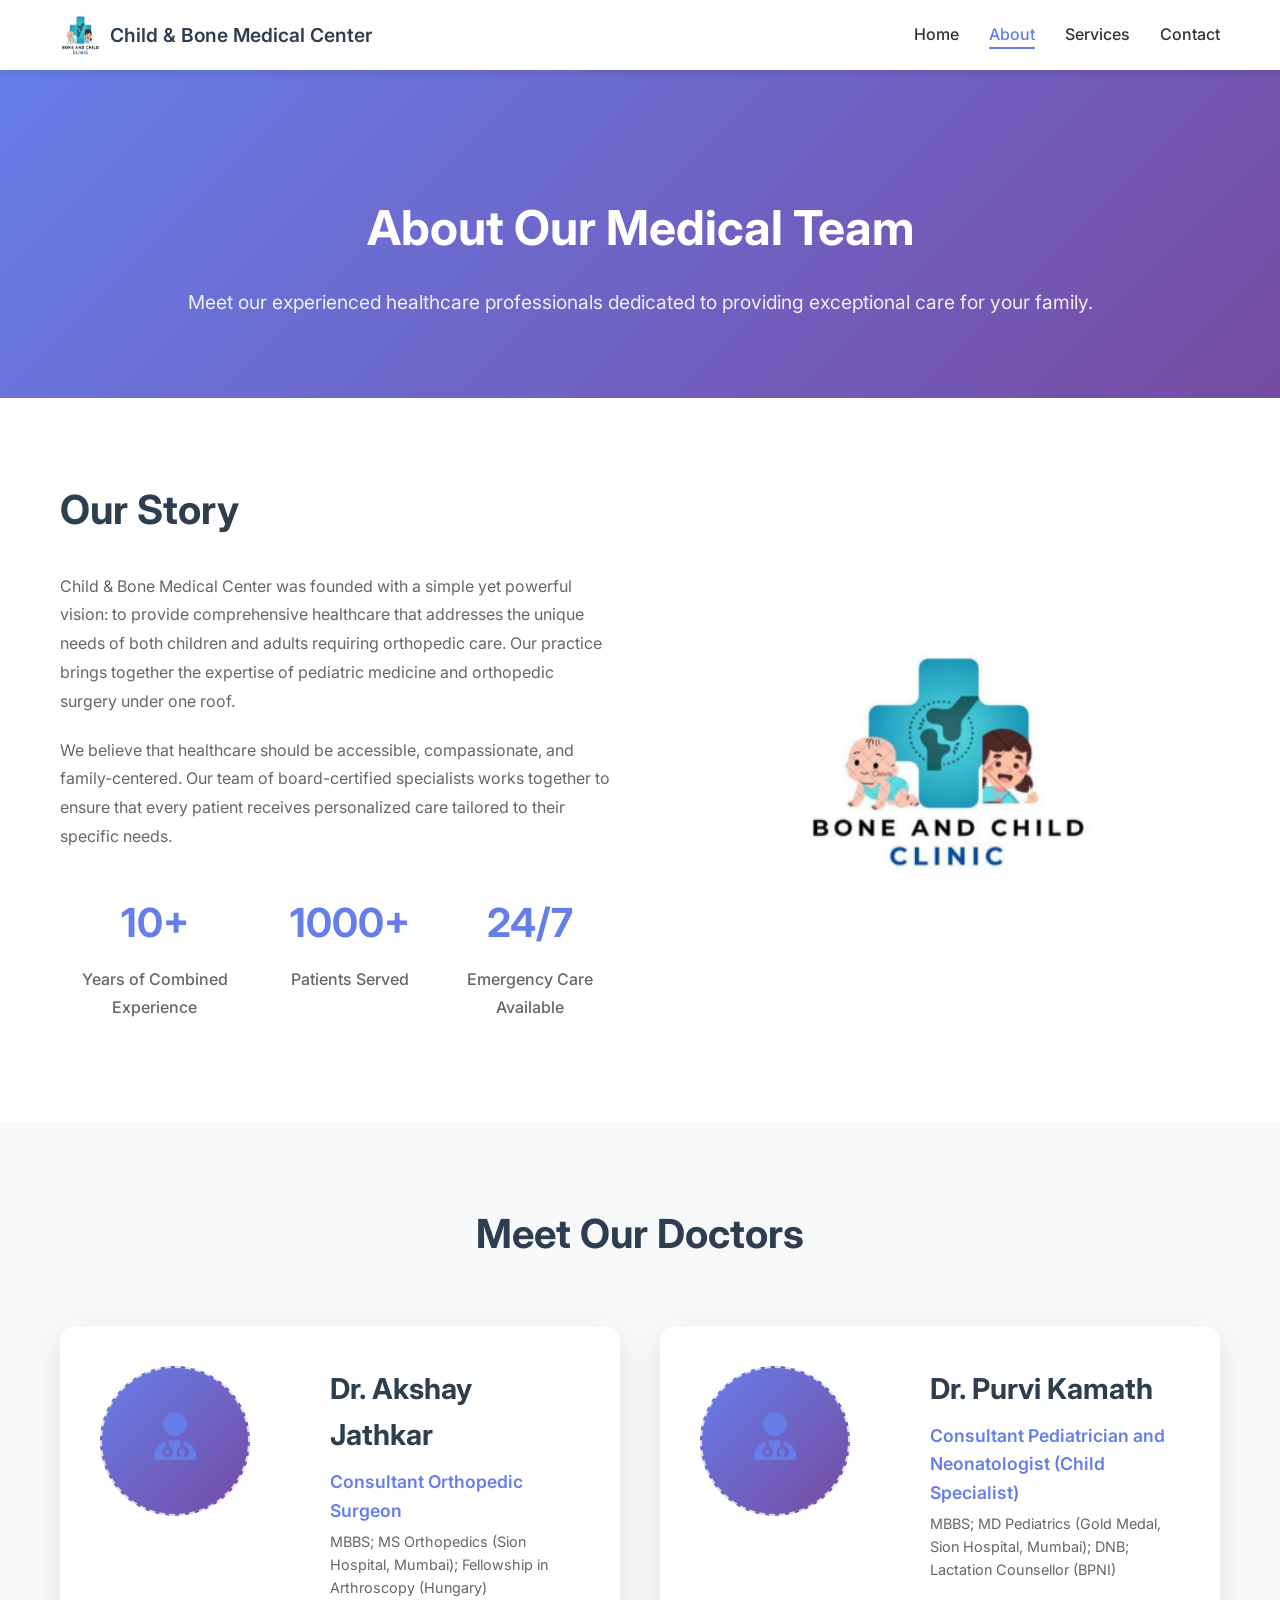
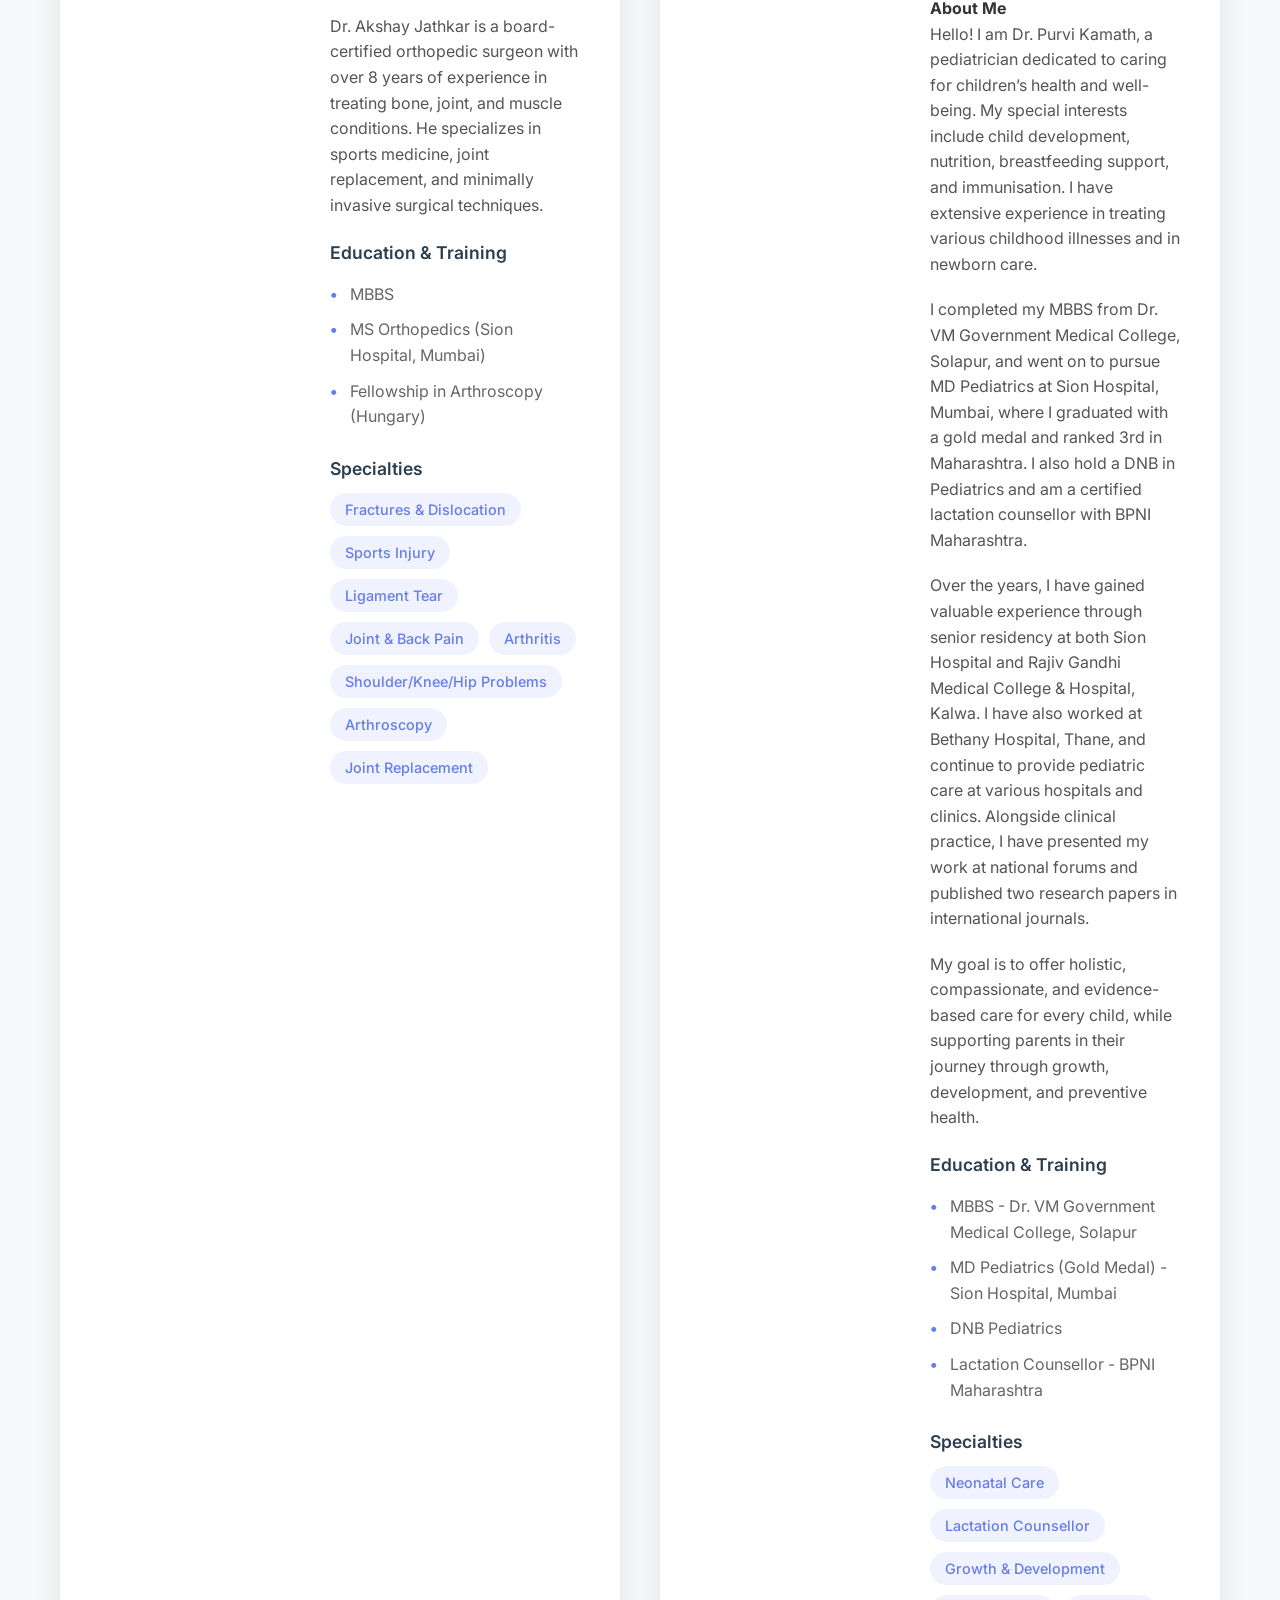
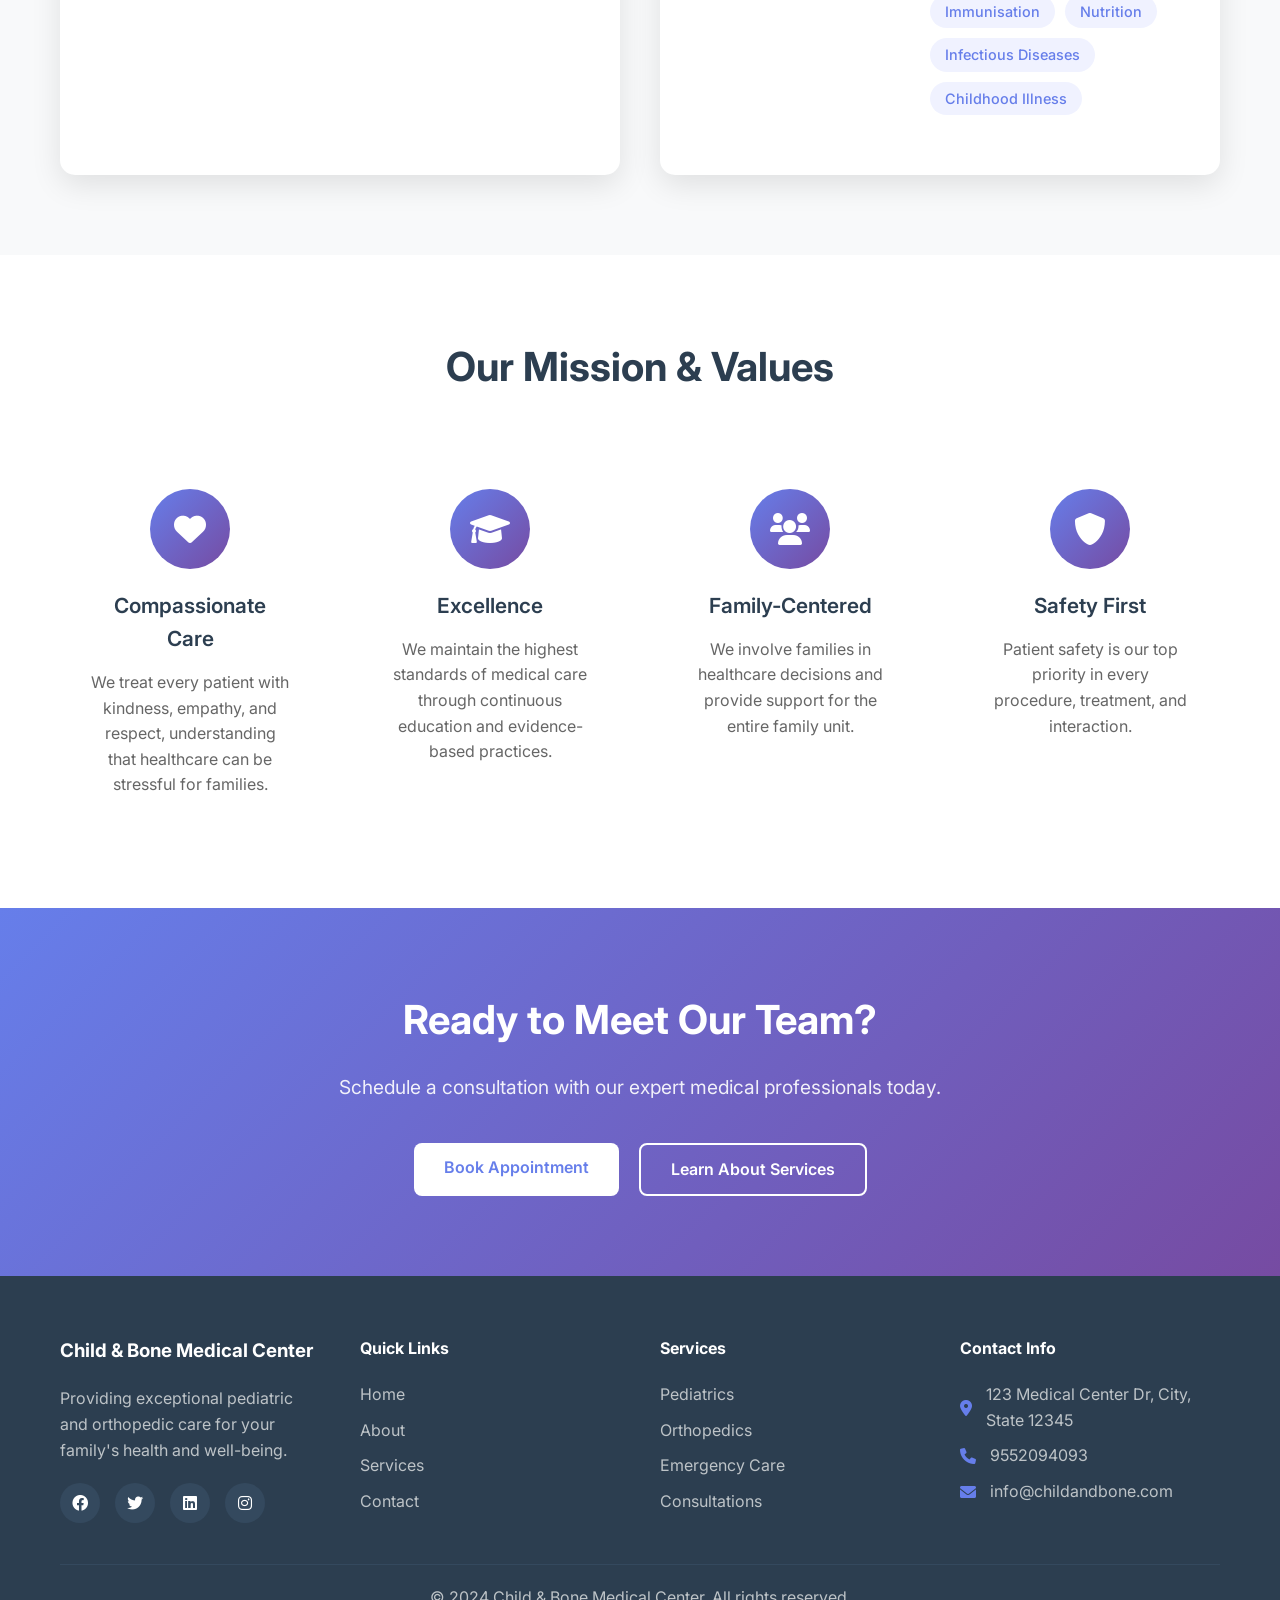
==== about.html @ 3c17c8f6 "Initial website" ====
<!DOCTYPE html>
<html lang="en">
<head>
    <meta charset="UTF-8">
    <meta name="viewport" content="width=device-width, initial-scale=1.0">
    <title>About Us - Child & Bone Medical Center</title>
    <link rel="stylesheet" href="styles.css">
    <link rel="icon" href="logo.png">
    <link href="https://fonts.googleapis.com/css2?family=Inter:wght@300;400;500;600;700&display=swap" rel="stylesheet">
    <link rel="stylesheet" href="https://cdnjs.cloudflare.com/ajax/libs/font-awesome/6.0.0/css/all.min.css">
</head>
<body>
    <!-- Navigation -->
    <nav class="navbar">
        <div class="nav-container">
            <div class="nav-logo">
                <img src="logo.png" alt="Child & Bone Medical Center" class="logo" onerror="this.onerror=null;this.src='logo-placeholder.png';">
                <span class="logo-text">Child & Bone Medical Center</span>
            </div>
            <ul class="nav-menu">
                <li class="nav-item">
                    <a href="index.html" class="nav-link">Home</a>
                </li>
                <li class="nav-item">
                    <a href="about.html" class="nav-link active">About</a>
                </li>
                <li class="nav-item">
                    <a href="services.html" class="nav-link">Services</a>
                </li>
                <li class="nav-item">
                    <a href="contact.html" class="nav-link">Contact</a>
                </li>
            </ul>
            <div class="hamburger">
                <span class="bar"></span>
                <span class="bar"></span>
                <span class="bar"></span>
            </div>
        </div>
    </nav>

    <!-- About Hero Section -->
    <section class="about-hero">
        <div class="container">
            <div class="about-hero-content">
                <h1>About Our Medical Team</h1>
                <p>Meet our experienced healthcare professionals dedicated to providing exceptional care for your family.</p>
            </div>
        </div>
    </section>

    <!-- Our Story Section -->
    <section class="our-story">
        <div class="container">
            <div class="story-content">
                <div class="story-text">
                    <h2>Our Story</h2>
                    <p>Child & Bone Medical Center was founded with a simple yet powerful vision: to provide comprehensive healthcare that addresses the unique needs of both children and adults requiring orthopedic care. Our practice brings together the expertise of pediatric medicine and orthopedic surgery under one roof.</p>
                    <p>We believe that healthcare should be accessible, compassionate, and family-centered. Our team of board-certified specialists works together to ensure that every patient receives personalized care tailored to their specific needs.</p>
                    <div class="story-stats">
                        <div class="stat">
                            <h3>10+</h3>
                            <p>Years of Combined Experience</p>
                        </div>
                        <div class="stat">
                            <h3>1000+</h3>
                            <p>Patients Served</p>
                        </div>
                        <div class="stat">
                            <h3>24/7</h3>
                            <p>Emergency Care Available</p>
                        </div>
                    </div>
                </div>
                <div class="story-image">
                    <img src="logo.png" alt="Medical Center Logo" class="story-logo" onerror="this.onerror=null;this.src='logo-placeholder.png';">
                </div>
            </div>
        </div>
    </section>

    <!-- Doctors Section -->
    <section class="doctors">
        <div class="container">
            <h2 class="section-title">Meet Our Doctors</h2>
            <div class="doctors-grid">
                <div class="doctor-card">
                    <div class="doctor-image">
                        <div class="image-placeholder">
                            <i class="fas fa-user-md"></i>
                        </div>
                    </div>
                    <div class="doctor-info">
                        <h3>Dr. Akshay Jathkar</h3>
                        <p class="specialty">Consultant Orthopedic Surgeon</p>
                        <p class="credentials">MBBS; MS Orthopedics (Sion Hospital, Mumbai); Fellowship in Arthroscopy (Hungary)</p>
                        <p class="bio">Dr. Akshay Jathkar is a board-certified orthopedic surgeon with over 8 years of experience in treating bone, joint, and muscle conditions. He specializes in sports medicine, joint replacement, and minimally invasive surgical techniques.</p>
                        <div class="doctor-credentials">
                            <h4>Education & Training</h4>
                            <ul>
                                <li>MBBS</li>
                                <li>MS Orthopedics (Sion Hospital, Mumbai)</li>
                                <li>Fellowship in Arthroscopy (Hungary)</li>
                            </ul>
                        </div>
                        <div class="doctor-specialties">
                            <h4>Specialties</h4>
                            <div class="specialty-tags">
                                <span class="tag">Fractures & Dislocation</span>
                                <span class="tag">Sports Injury</span>
                                <span class="tag">Ligament Tear</span>
                                <span class="tag">Joint & Back Pain</span>
                                <span class="tag">Arthritis</span>
                                <span class="tag">Shoulder/Knee/Hip Problems</span>
                                <span class="tag">Arthroscopy</span>
                                <span class="tag">Joint Replacement</span>
                            </div>
                        </div>
                    </div>
                </div>

                <div class="doctor-card">
                    <div class="doctor-image">
                        <div class="image-placeholder">
                            <i class="fas fa-user-md"></i>
                        </div>
                    </div>
                    <div class="doctor-info">
                        <h3>Dr. Purvi Kamath</h3>
                        <p class="specialty">Consultant Pediatrician and Neonatologist (Child Specialist)</p>
                        <p class="credentials">MBBS; MD Pediatrics (Gold Medal, Sion Hospital, Mumbai); DNB; Lactation Counsellor (BPNI)</p>
                        <h4>About Me</h4>
                        <p class="bio">Hello! I am Dr. Purvi Kamath, a pediatrician dedicated to caring for children’s health and well-being. My special interests include child development, nutrition, breastfeeding support, and immunisation. I have extensive experience in treating various childhood illnesses and in newborn care.</p>
                        <p class="bio">I completed my MBBS from Dr. VM Government Medical College, Solapur, and went on to pursue MD Pediatrics at Sion Hospital, Mumbai, where I graduated with a gold medal and ranked 3rd in Maharashtra. I also hold a DNB in Pediatrics and am a certified lactation counsellor with BPNI Maharashtra.</p>
                        <p class="bio">Over the years, I have gained valuable experience through senior residency at both Sion Hospital and Rajiv Gandhi Medical College & Hospital, Kalwa. I have also worked at Bethany Hospital, Thane, and continue to provide pediatric care at various hospitals and clinics. Alongside clinical practice, I have presented my work at national forums and published two research papers in international journals.</p>
                        <p class="bio">My goal is to offer holistic, compassionate, and evidence-based care for every child, while supporting parents in their journey through growth, development, and preventive health.</p>
                        <div class="doctor-credentials">
                            <h4>Education & Training</h4>
                            <ul>
                                <li>MBBS - Dr. VM Government Medical College, Solapur</li>
                                <li>MD Pediatrics (Gold Medal) - Sion Hospital, Mumbai</li>
                                <li>DNB Pediatrics</li>
                                <li>Lactation Counsellor - BPNI Maharashtra</li>
                            </ul>
                        </div>
                        <div class="doctor-specialties">
                            <h4>Specialties</h4>
                            <div class="specialty-tags">
                                <span class="tag">Neonatal Care</span>
                                <span class="tag">Lactation Counsellor</span>
                                <span class="tag">Growth & Development</span>
                                <span class="tag">Immunisation</span>
                                <span class="tag">Nutrition</span>
                                <span class="tag">Infectious Diseases</span>
                                <span class="tag">Childhood Illness</span>
                            </div>
                        </div>
                    </div>
                </div>
            </div>
        </div>
    </section>

    <!-- Mission & Values Section -->
    <section class="mission-values">
        <div class="container">
            <div class="mission-content">
                <div class="mission-text">
                    <h2>Our Mission & Values</h2>
                    <div class="values-grid">
                        <div class="value-item">
                            <div class="value-icon">
                                <i class="fas fa-heart"></i>
                            </div>
                            <h3>Compassionate Care</h3>
                            <p>We treat every patient with kindness, empathy, and respect, understanding that healthcare can be stressful for families.</p>
                        </div>
                        <div class="value-item">
                            <div class="value-icon">
                                <i class="fas fa-graduation-cap"></i>
                            </div>
                            <h3>Excellence</h3>
                            <p>We maintain the highest standards of medical care through continuous education and evidence-based practices.</p>
                        </div>
                        <div class="value-item">
                            <div class="value-icon">
                                <i class="fas fa-users"></i>
                            </div>
                            <h3>Family-Centered</h3>
                            <p>We involve families in healthcare decisions and provide support for the entire family unit.</p>
                        </div>
                        <div class="value-item">
                            <div class="value-icon">
                                <i class="fas fa-shield-alt"></i>
                            </div>
                            <h3>Safety First</h3>
                            <p>Patient safety is our top priority in every procedure, treatment, and interaction.</p>
                        </div>
                    </div>
                </div>
            </div>
        </div>
    </section>

    <!-- CTA Section -->
    <section class="cta">
        <div class="container">
            <div class="cta-content">
                <h2>Ready to Meet Our Team?</h2>
                <p>Schedule a consultation with our expert medical professionals today.</p>
                <div class="cta-buttons">
                    <a href="contact.html" class="btn btn-primary">Book Appointment</a>
                    <a href="services.html" class="btn btn-outline">Learn About Services</a>
                </div>
            </div>
        </div>
    </section>

    <!-- Footer -->
    <footer class="footer">
        <div class="container">
            <div class="footer-content">
                <div class="footer-section">
                    <h3>Child & Bone Medical Center</h3>
                    <p>Providing exceptional pediatric and orthopedic care for your family's health and well-being.</p>
                    <div class="social-links">
                        <a href="#"><i class="fab fa-facebook"></i></a>
                        <a href="#"><i class="fab fa-twitter"></i></a>
                        <a href="#"><i class="fab fa-linkedin"></i></a>
                        <a href="#"><i class="fab fa-instagram"></i></a>
                    </div>
                </div>
                <div class="footer-section">
                    <h4>Quick Links</h4>
                    <ul>
                        <li><a href="index.html">Home</a></li>
                        <li><a href="about.html">About</a></li>
                        <li><a href="services.html">Services</a></li>
                        <li><a href="contact.html">Contact</a></li>
                    </ul>
                </div>
                <div class="footer-section">
                    <h4>Services</h4>
                    <ul>
                        <li><a href="services.html#pediatrics">Pediatrics</a></li>
                        <li><a href="services.html#orthopedics">Orthopedics</a></li>
                        <li><a href="services.html#emergency">Emergency Care</a></li>
                        <li><a href="services.html#consultation">Consultations</a></li>
                    </ul>
                </div>
                <div class="footer-section">
                    <h4>Contact Info</h4>
                    <div class="contact-info">
                        <p><i class="fas fa-map-marker-alt"></i> 123 Medical Center Dr, City, State 12345</p>
                        <p><i class="fas fa-phone"></i> 9552094093</p>
                        <p><i class="fas fa-envelope"></i> info@childandbone.com</p>
                    </div>
                </div>
            </div>
            <div class="footer-bottom">
                <p>&copy; 2024 Child & Bone Medical Center. All rights reserved.</p>
            </div>
        </div>
    </footer>

    <script src="script.js"></script>
</body>
</html>
---- styles.css ----
/* Reset and Base Styles */
* {
    margin: 0;
    padding: 0;
    box-sizing: border-box;
}

body {
    font-family: 'Inter', sans-serif;
    line-height: 1.6;
    color: #333;
    background-color: #fff;
}

.container {
    max-width: 1200px;
    margin: 0 auto;
    padding: 0 20px;
}

/* Navigation */
.navbar {
    background: #fff;
    box-shadow: 0 2px 10px rgba(0,0,0,0.1);
    position: fixed;
    top: 0;
    width: 100%;
    z-index: 1000;
}

.nav-container {
    max-width: 1200px;
    margin: 0 auto;
    padding: 0 20px;
    display: flex;
    justify-content: space-between;
    align-items: center;
    height: 70px;
}

.nav-logo {
    display: flex;
    align-items: center;
    gap: 10px;
}

.logo {
    width: 40px;
    height: 40px;
    background: linear-gradient(135deg, #667eea 0%, #764ba2 100%);
    border-radius: 8px;
    display: flex;
    align-items: center;
    justify-content: center;
    color: white;
    font-weight: bold;
}

.logo-text {
    font-size: 1.2rem;
    font-weight: 600;
    color: #2c3e50;
}

.nav-menu {
    display: flex;
    list-style: none;
    gap: 30px;
}

.nav-link {
    text-decoration: none;
    color: #333;
    font-weight: 500;
    transition: color 0.3s ease;
    position: relative;
}

.nav-link:hover,
.nav-link.active {
    color: #667eea;
}

.nav-link::after {
    content: '';
    position: absolute;
    bottom: -5px;
    left: 0;
    width: 0;
    height: 2px;
    background: #667eea;
    transition: width 0.3s ease;
}

.nav-link:hover::after,
.nav-link.active::after {
    width: 100%;
}

.hamburger {
    display: none;
    flex-direction: column;
    cursor: pointer;
}

.bar {
    width: 25px;
    height: 3px;
    background: #333;
    margin: 3px 0;
    transition: 0.3s;
}

/* Hero Section */
.hero {
    background: linear-gradient(135deg, #667eea 0%, #764ba2 100%);
    color: white;
    padding: 120px 0 80px;
    margin-top: 70px;
}

.hero-container {
    max-width: 1200px;
    margin: 0 auto;
    padding: 0 20px;
    display: grid;
    grid-template-columns: 1fr 1fr;
    gap: 60px;
    align-items: center;
}

.hero-title {
    font-size: 3rem;
    font-weight: 700;
    margin-bottom: 20px;
    line-height: 1.2;
}

.hero-subtitle {
    font-size: 1.2rem;
    margin-bottom: 30px;
    opacity: 0.9;
}

.hero-buttons {
    display: flex;
    gap: 20px;
}

.btn {
    padding: 12px 30px;
    border-radius: 8px;
    text-decoration: none;
    font-weight: 600;
    transition: all 0.3s ease;
    display: inline-block;
    text-align: center;
}

.btn-primary {
    background: #fff;
    color: #667eea;
}

.btn-primary:hover {
    background: #f8f9fa;
    transform: translateY(-2px);
}

.btn-secondary {
    background: transparent;
    color: #fff;
    border: 2px solid #fff;
}

.btn-secondary:hover {
    background: #fff;
    color: #667eea;
}

.hero-image {
    display: flex;
    justify-content: center;
    align-items: center;
}

.hero-placeholder {
    background: rgba(255,255,255,0.1);
    border: 2px dashed rgba(255,255,255,0.3);
    border-radius: 20px;
    padding: 60px;
    text-align: center;
    color: rgba(255,255,255,0.8);
}

.hero-placeholder i {
    font-size: 4rem;
    margin-bottom: 20px;
    display: block;
}

/* Specialties Section */
.specialties {
    padding: 80px 0;
    background: #f8f9fa;
}

.section-title {
    text-align: center;
    font-size: 2.5rem;
    font-weight: 700;
    margin-bottom: 60px;
    color: #2c3e50;
}

.specialties-grid {
    display: grid;
    grid-template-columns: repeat(auto-fit, minmax(400px, 1fr));
    gap: 40px;
}

.specialty-card {
    background: #fff;
    padding: 40px;
    border-radius: 15px;
    box-shadow: 0 10px 30px rgba(0,0,0,0.1);
    text-align: center;
    transition: transform 0.3s ease;
}

.specialty-card:hover {
    transform: translateY(-10px);
}

.specialty-icon {
    width: 80px;
    height: 80px;
    background: linear-gradient(135deg, #667eea 0%, #764ba2 100%);
    border-radius: 50%;
    display: flex;
    align-items: center;
    justify-content: center;
    margin: 0 auto 20px;
    color: white;
    font-size: 2rem;
}

.specialty-card h3 {
    font-size: 1.5rem;
    font-weight: 600;
    margin-bottom: 15px;
    color: #2c3e50;
}

.specialty-card p {
    color: #666;
    margin-bottom: 20px;
    line-height: 1.6;
}

.specialty-features {
    list-style: none;
    text-align: left;
}

.specialty-features li {
    padding: 8px 0;
    color: #555;
    position: relative;
    padding-left: 25px;
}

.specialty-features li::before {
    content: '✓';
    position: absolute;
    left: 0;
    color: #667eea;
    font-weight: bold;
}

/* Why Choose Us Section */
.why-choose-us {
    padding: 80px 0;
    background: #fff;
}

.features-grid {
    display: grid;
    grid-template-columns: repeat(auto-fit, minmax(250px, 1fr));
    gap: 40px;
}

.feature-card {
    text-align: center;
    padding: 30px;
}

.feature-icon {
    width: 60px;
    height: 60px;
    background: linear-gradient(135deg, #667eea 0%, #764ba2 100%);
    border-radius: 50%;
    display: flex;
    align-items: center;
    justify-content: center;
    margin: 0 auto 20px;
    color: white;
    font-size: 1.5rem;
}

.feature-card h3 {
    font-size: 1.3rem;
    font-weight: 600;
    margin-bottom: 15px;
    color: #2c3e50;
}

.feature-card p {
    color: #666;
    line-height: 1.6;
}

/* CTA Section */
.cta {
    background: linear-gradient(135deg, #667eea 0%, #764ba2 100%);
    color: white;
    padding: 80px 0;
    text-align: center;
}

.cta-content h2 {
    font-size: 2.5rem;
    font-weight: 700;
    margin-bottom: 20px;
}

.cta-content p {
    font-size: 1.2rem;
    margin-bottom: 40px;
    opacity: 0.9;
}

.cta-buttons {
    display: flex;
    gap: 20px;
    justify-content: center;
    flex-wrap: wrap;
}

.btn-outline {
    background: transparent;
    color: #fff;
    border: 2px solid #fff;
}

.btn-outline:hover {
    background: #fff;
    color: #667eea;
}

/* Footer */
.footer {
    background: #2c3e50;
    color: #fff;
    padding: 60px 0 20px;
}

.footer-content {
    display: grid;
    grid-template-columns: repeat(auto-fit, minmax(250px, 1fr));
    gap: 40px;
    margin-bottom: 40px;
}

.footer-section h3,
.footer-section h4 {
    margin-bottom: 20px;
    color: #fff;
}

.footer-section p {
    color: #bdc3c7;
    line-height: 1.6;
    margin-bottom: 20px;
}

.footer-section ul {
    list-style: none;
}

.footer-section ul li {
    margin-bottom: 10px;
}

.footer-section ul li a {
    color: #bdc3c7;
    text-decoration: none;
    transition: color 0.3s ease;
}

.footer-section ul li a:hover {
    color: #667eea;
}

.social-links {
    display: flex;
    gap: 15px;
    margin-top: 20px;
}

.social-links a {
    width: 40px;
    height: 40px;
    background: #34495e;
    border-radius: 50%;
    display: flex;
    align-items: center;
    justify-content: center;
    color: #fff;
    text-decoration: none;
    transition: all 0.3s ease;
}

.social-links a:hover {
    background: #667eea;
    transform: translateY(-3px);
}

.contact-info p {
    display: flex;
    align-items: center;
    gap: 10px;
    margin-bottom: 10px;
}

.contact-info i {
    color: #667eea;
    width: 20px;
}

.footer-bottom {
    border-top: 1px solid #34495e;
    padding-top: 20px;
    text-align: center;
    color: #bdc3c7;
}

/* Responsive Design */
@media (max-width: 768px) {
    .hamburger {
        display: flex;
    }
    
    .nav-menu {
        position: fixed;
        left: -100%;
        top: 70px;
        flex-direction: column;
        background-color: #fff;
        width: 100%;
        text-align: center;
        transition: 0.3s;
        box-shadow: 0 10px 27px rgba(0,0,0,0.05);
        padding: 20px 0;
    }
    
    .nav-menu.active {
        left: 0;
    }
    
    .hero-container {
        grid-template-columns: 1fr;
        text-align: center;
    }
    
    .hero-title {
        font-size: 2rem;
    }
    
    .hero-buttons {
        justify-content: center;
        flex-wrap: wrap;
    }
    
    .specialties-grid {
        grid-template-columns: 1fr;
    }
    
    .features-grid {
        grid-template-columns: 1fr;
    }
    
    .cta-buttons {
        flex-direction: column;
        align-items: center;
    }
    
    .footer-content {
        grid-template-columns: 1fr;
        text-align: center;
    }
}

/* About Page Styles */
.about-hero {
    background: linear-gradient(135deg, #667eea 0%, #764ba2 100%);
    color: white;
    padding: 120px 0 80px;
    margin-top: 70px;
    text-align: center;
}

.about-hero-content h1 {
    font-size: 3rem;
    font-weight: 700;
    margin-bottom: 20px;
}

.about-hero-content p {
    font-size: 1.2rem;
    opacity: 0.9;
}

.our-story {
    padding: 80px 0;
    background: #fff;
}

.story-content {
    display: grid;
    grid-template-columns: 1fr 1fr;
    gap: 60px;
    align-items: center;
}

.story-text h2 {
    font-size: 2.5rem;
    font-weight: 700;
    margin-bottom: 30px;
    color: #2c3e50;
}

.story-text p {
    color: #666;
    line-height: 1.8;
    margin-bottom: 20px;
}

.story-stats {
    display: flex;
    gap: 40px;
    margin-top: 40px;
}

.stat {
    text-align: center;
}

.stat h3 {
    font-size: 2.5rem;
    font-weight: 700;
    color: #667eea;
    margin-bottom: 10px;
}

.stat p {
    color: #666;
    font-weight: 500;
}

.story-image {
    display: flex;
    justify-content: center;
}

.story-logo {
    max-width: 300px;
    width: 100%;
    height: auto;
    border-radius: 12px;
}

.image-placeholder {
    background: #f8f9fa;
    border: 2px dashed #ddd;
    border-radius: 15px;
    padding: 60px;
    text-align: center;
    color: #666;
    width: 100%;
    max-width: 400px;
}

.image-placeholder i {
    font-size: 4rem;
    margin-bottom: 20px;
    display: block;
    color: #667eea;
}

.doctors {
    padding: 80px 0;
    background: #f8f9fa;
}

.doctors-grid {
    display: grid;
    grid-template-columns: repeat(auto-fit, minmax(500px, 1fr));
    gap: 40px;
}

.doctor-card {
    background: #fff;
    border-radius: 15px;
    padding: 40px;
    box-shadow: 0 10px 30px rgba(0,0,0,0.1);
    display: grid;
    grid-template-columns: 200px 1fr;
    gap: 30px;
    align-items: start;
}

.doctor-image {
    text-align: center;
}

.doctor-image .image-placeholder {
    width: 150px;
    height: 150px;
    border-radius: 50%;
    padding: 40px;
    background: linear-gradient(135deg, #667eea 0%, #764ba2 100%);
    color: white;
    display: flex;
    flex-direction: column;
    align-items: center;
    justify-content: center;
}

.doctor-image .image-placeholder i {
    font-size: 3rem;
    margin-bottom: 10px;
}

.doctor-info h3 {
    font-size: 1.8rem;
    font-weight: 700;
    color: #2c3e50;
    margin-bottom: 10px;
}

.specialty {
    color: #667eea;
    font-weight: 600;
    font-size: 1.1rem;
    margin-bottom: 5px;
}

.credentials {
    color: #666;
    font-size: 0.9rem;
    margin-bottom: 15px;
}

.bio {
    color: #555;
    line-height: 1.6;
    margin-bottom: 20px;
}

.doctor-credentials,
.doctor-specialties {
    margin-bottom: 20px;
}

.doctor-credentials h4,
.doctor-specialties h4 {
    font-size: 1.1rem;
    font-weight: 600;
    color: #2c3e50;
    margin-bottom: 10px;
}

.doctor-credentials ul {
    list-style: none;
    padding: 0;
}

.doctor-credentials li {
    padding: 5px 0;
    color: #666;
    position: relative;
    padding-left: 20px;
}

.doctor-credentials li::before {
    content: '•';
    position: absolute;
    left: 0;
    color: #667eea;
    font-weight: bold;
}

.specialty-tags {
    display: flex;
    flex-wrap: wrap;
    gap: 10px;
}

.tag {
    background: #f0f2ff;
    color: #667eea;
    padding: 5px 15px;
    border-radius: 20px;
    font-size: 0.9rem;
    font-weight: 500;
}

.mission-values {
    padding: 80px 0;
    background: #fff;
}

.mission-content h2 {
    font-size: 2.5rem;
    font-weight: 700;
    text-align: center;
    margin-bottom: 60px;
    color: #2c3e50;
}

.values-grid {
    display: grid;
    grid-template-columns: repeat(auto-fit, minmax(250px, 1fr));
    gap: 40px;
}

.value-item {
    text-align: center;
    padding: 30px;
}

.value-icon {
    width: 80px;
    height: 80px;
    background: linear-gradient(135deg, #667eea 0%, #764ba2 100%);
    border-radius: 50%;
    display: flex;
    align-items: center;
    justify-content: center;
    margin: 0 auto 20px;
    color: white;
    font-size: 2rem;
}

.value-item h3 {
    font-size: 1.3rem;
    font-weight: 600;
    margin-bottom: 15px;
    color: #2c3e50;
}

.value-item p {
    color: #666;
    line-height: 1.6;
}

/* Contact Page Styles */
.contact-hero {
    background: linear-gradient(135deg, #667eea 0%, #764ba2 100%);
    color: white;
    padding: 120px 0 80px;
    margin-top: 70px;
    text-align: center;
}

.contact-hero-content h1 {
    font-size: 3rem;
    font-weight: 700;
    margin-bottom: 20px;
}

.contact-hero-content p {
    font-size: 1.2rem;
    opacity: 0.9;
}

.contact-info-section {
    padding: 80px 0;
    background: #f8f9fa;
}

.contact-grid {
    display: grid;
    grid-template-columns: repeat(auto-fit, minmax(250px, 1fr));
    gap: 30px;
}

.contact-card {
    background: #fff;
    padding: 40px 30px;
    border-radius: 15px;
    box-shadow: 0 10px 30px rgba(0,0,0,0.1);
    text-align: center;
    transition: transform 0.3s ease;
}

.contact-card:hover {
    transform: translateY(-5px);
}

.contact-icon {
    width: 60px;
    height: 60px;
    background: linear-gradient(135deg, #667eea 0%, #764ba2 100%);
    border-radius: 50%;
    display: flex;
    align-items: center;
    justify-content: center;
    margin: 0 auto 20px;
    color: white;
    font-size: 1.5rem;
}

.contact-card h3 {
    font-size: 1.3rem;
    font-weight: 600;
    margin-bottom: 15px;
    color: #2c3e50;
}

.contact-card p {
    color: #666;
    line-height: 1.6;
    margin-bottom: 20px;
}

.contact-link {
    color: #667eea;
    text-decoration: none;
    font-weight: 600;
    transition: color 0.3s ease;
}

.contact-link:hover {
    color: #764ba2;
}

.contact-form-section {
    padding: 80px 0;
    background: #fff;
}

.contact-form-grid {
    display: grid;
    grid-template-columns: 1fr 1fr;
    gap: 60px;
    align-items: start;
}

.contact-form-container h2 {
    font-size: 2rem;
    font-weight: 700;
    margin-bottom: 15px;
    color: #2c3e50;
}

.contact-form-container p {
    color: #666;
    margin-bottom: 30px;
    line-height: 1.6;
}

.contact-form {
    display: flex;
    flex-direction: column;
    gap: 20px;
}

.form-group {
    display: flex;
    flex-direction: column;
}

.form-group label {
    font-weight: 600;
    color: #2c3e50;
    margin-bottom: 8px;
}

.form-group input,
.form-group select,
.form-group textarea {
    padding: 12px 15px;
    border: 2px solid #e1e5e9;
    border-radius: 8px;
    font-size: 1rem;
    transition: border-color 0.3s ease;
}

.form-group input:focus,
.form-group select:focus,
.form-group textarea:focus {
    outline: none;
    border-color: #667eea;
}

.form-group textarea {
    resize: vertical;
    min-height: 120px;
}

.map-container h2 {
    font-size: 2rem;
    font-weight: 700;
    margin-bottom: 20px;
    color: #2c3e50;
}

.map-placeholder {
    background: #f8f9fa;
    border: 2px dashed #ddd;
    border-radius: 15px;
    padding: 60px;
    text-align: center;
    color: #666;
    margin-bottom: 30px;
}

.map-placeholder i {
    font-size: 3rem;
    margin-bottom: 15px;
    display: block;
    color: #667eea;
}

.map-info h3 {
    font-size: 1.2rem;
    font-weight: 600;
    margin-bottom: 10px;
    color: #2c3e50;
}

.map-info p {
    color: #666;
    line-height: 1.6;
    margin-bottom: 20px;
}

.emergency-section {
    padding: 80px 0;
    background: #fff5f5;
    border-top: 3px solid #e53e3e;
}

.emergency-content {
    display: flex;
    align-items: center;
    gap: 30px;
}

.emergency-icon {
    width: 80px;
    height: 80px;
    background: #e53e3e;
    border-radius: 50%;
    display: flex;
    align-items: center;
    justify-content: center;
    color: white;
    font-size: 2rem;
    flex-shrink: 0;
}

.emergency-text h2 {
    font-size: 2rem;
    font-weight: 700;
    margin-bottom: 15px;
    color: #2c3e50;
}

.emergency-text p {
    color: #666;
    line-height: 1.6;
    margin-bottom: 20px;
}

.emergency-buttons {
    display: flex;
    gap: 15px;
    flex-wrap: wrap;
}

.btn-emergency {
    background: #e53e3e;
    color: white;
    padding: 12px 30px;
    border-radius: 8px;
    text-decoration: none;
    font-weight: 600;
    transition: all 0.3s ease;
    display: inline-block;
}

.btn-emergency:hover {
    background: #c53030;
    transform: translateY(-2px);
}

.faq-section {
    padding: 80px 0;
    background: #f8f9fa;
}

.faq-grid {
    display: grid;
    grid-template-columns: repeat(auto-fit, minmax(350px, 1fr));
    gap: 30px;
}

.faq-item {
    background: #fff;
    padding: 30px;
    border-radius: 15px;
    box-shadow: 0 5px 15px rgba(0,0,0,0.1);
}

.faq-item h3 {
    font-size: 1.2rem;
    font-weight: 600;
    margin-bottom: 15px;
    color: #2c3e50;
    cursor: pointer;
    transition: color 0.3s ease;
}

.faq-item h3:hover {
    color: #667eea;
}

.faq-item p {
    color: #666;
    line-height: 1.6;
}

/* Service Page Additional Styles */
.service-section {
    padding: 80px 0;
}

.service-section:nth-child(even) {
    background: #f8f9fa;
}

.service-header {
    display: flex;
    align-items: center;
    gap: 30px;
    margin-bottom: 60px;
}

.service-icon {
    width: 80px;
    height: 80px;
    background: linear-gradient(135deg, #667eea 0%, #764ba2 100%);
    border-radius: 50%;
    display: flex;
    align-items: center;
    justify-content: center;
    color: white;
    font-size: 2rem;
    flex-shrink: 0;
}

.service-intro h2 {
    font-size: 2.5rem;
    font-weight: 700;
    margin-bottom: 15px;
    color: #2c3e50;
}

.service-intro p {
    color: #666;
    line-height: 1.6;
    font-size: 1.1rem;
}

.services-grid {
    display: grid;
    grid-template-columns: repeat(auto-fit, minmax(300px, 1fr));
    gap: 30px;
}

.service-card {
    background: #fff;
    padding: 30px;
    border-radius: 15px;
    box-shadow: 0 10px 30px rgba(0,0,0,0.1);
    transition: transform 0.3s ease;
}

.service-card:hover {
    transform: translateY(-5px);
}

.service-card-icon {
    width: 60px;
    height: 60px;
    background: linear-gradient(135deg, #667eea 0%, #764ba2 100%);
    border-radius: 50%;
    display: flex;
    align-items: center;
    justify-content: center;
    margin-bottom: 20px;
    color: white;
    font-size: 1.5rem;
}

.service-card h3 {
    font-size: 1.3rem;
    font-weight: 600;
    margin-bottom: 15px;
    color: #2c3e50;
}

.service-card p {
    color: #666;
    line-height: 1.6;
    margin-bottom: 20px;
}

.service-features {
    list-style: none;
    padding: 0;
}

.service-features li {
    padding: 8px 0;
    color: #555;
    position: relative;
    padding-left: 25px;
}

.service-features li::before {
    content: '✓';
    position: absolute;
    left: 0;
    color: #667eea;
    font-weight: bold;
}

.additional-services {
    padding: 80px 0;
    background: #fff;
}

.additional-grid {
    display: grid;
    grid-template-columns: repeat(auto-fit, minmax(250px, 1fr));
    gap: 30px;
}

.additional-card {
    background: #f8f9fa;
    padding: 30px;
    border-radius: 15px;
    text-align: center;
    transition: transform 0.3s ease;
}

.additional-card:hover {
    transform: translateY(-5px);
}

.additional-icon {
    width: 60px;
    height: 60px;
    background: linear-gradient(135deg, #667eea 0%, #764ba2 100%);
    border-radius: 50%;
    display: flex;
    align-items: center;
    justify-content: center;
    margin: 0 auto 20px;
    color: white;
    font-size: 1.5rem;
}

.additional-card h3 {
    font-size: 1.2rem;
    font-weight: 600;
    margin-bottom: 15px;
    color: #2c3e50;
}

.additional-card p {
    color: #666;
    line-height: 1.6;
}

.insurance-section {
    padding: 80px 0;
    background: #f8f9fa;
}

.insurance-content h2 {
    font-size: 2.5rem;
    font-weight: 700;
    text-align: center;
    margin-bottom: 60px;
    color: #2c3e50;
}

.insurance-grid {
    display: grid;
    grid-template-columns: 1fr 1fr;
    gap: 60px;
}

.insurance-info,
.payment-info {
    background: #fff;
    padding: 40px;
    border-radius: 15px;
    box-shadow: 0 10px 30px rgba(0,0,0,0.1);
}

.insurance-info h3,
.payment-info h3 {
    font-size: 1.5rem;
    font-weight: 600;
    margin-bottom: 20px;
    color: #2c3e50;
}

.insurance-info p,
.payment-info p {
    color: #666;
    line-height: 1.6;
    margin-bottom: 20px;
}

.insurance-list,
.payment-list {
    list-style: none;
    padding: 0;
}

.insurance-list li,
.payment-list li {
    padding: 8px 0;
    color: #555;
    position: relative;
    padding-left: 25px;
}

.insurance-list li::before,
.payment-list li::before {
    content: '✓';
    position: absolute;
    left: 0;
    color: #667eea;
    font-weight: bold;
}

.insurance-note {
    font-style: italic;
    color: #667eea;
    margin-top: 20px;
}

@media (max-width: 768px) {
    .story-content {
        grid-template-columns: 1fr;
        text-align: center;
    }
    
    .story-stats {
        justify-content: center;
        flex-wrap: wrap;
    }
    
    .doctor-card {
        grid-template-columns: 1fr;
        text-align: center;
    }
    
    .contact-form-grid {
        grid-template-columns: 1fr;
    }
    
    .emergency-content {
        flex-direction: column;
        text-align: center;
    }
    
    .insurance-grid {
        grid-template-columns: 1fr;
    }
    
    .service-header {
        flex-direction: column;
        text-align: center;
    }
}

@media (max-width: 480px) {
    .hero-title {
        font-size: 1.8rem;
    }
    
    .section-title {
        font-size: 2rem;
    }
    
    .specialty-card,
    .feature-card {
        padding: 20px;
    }
    
    .about-hero-content h1,
    .contact-hero-content h1 {
        font-size: 2rem;
    }
    
    .story-text h2 {
        font-size: 2rem;
    }
    
    .doctor-card {
        padding: 20px;
    }
    
    .contact-card {
        padding: 20px;
    }
}
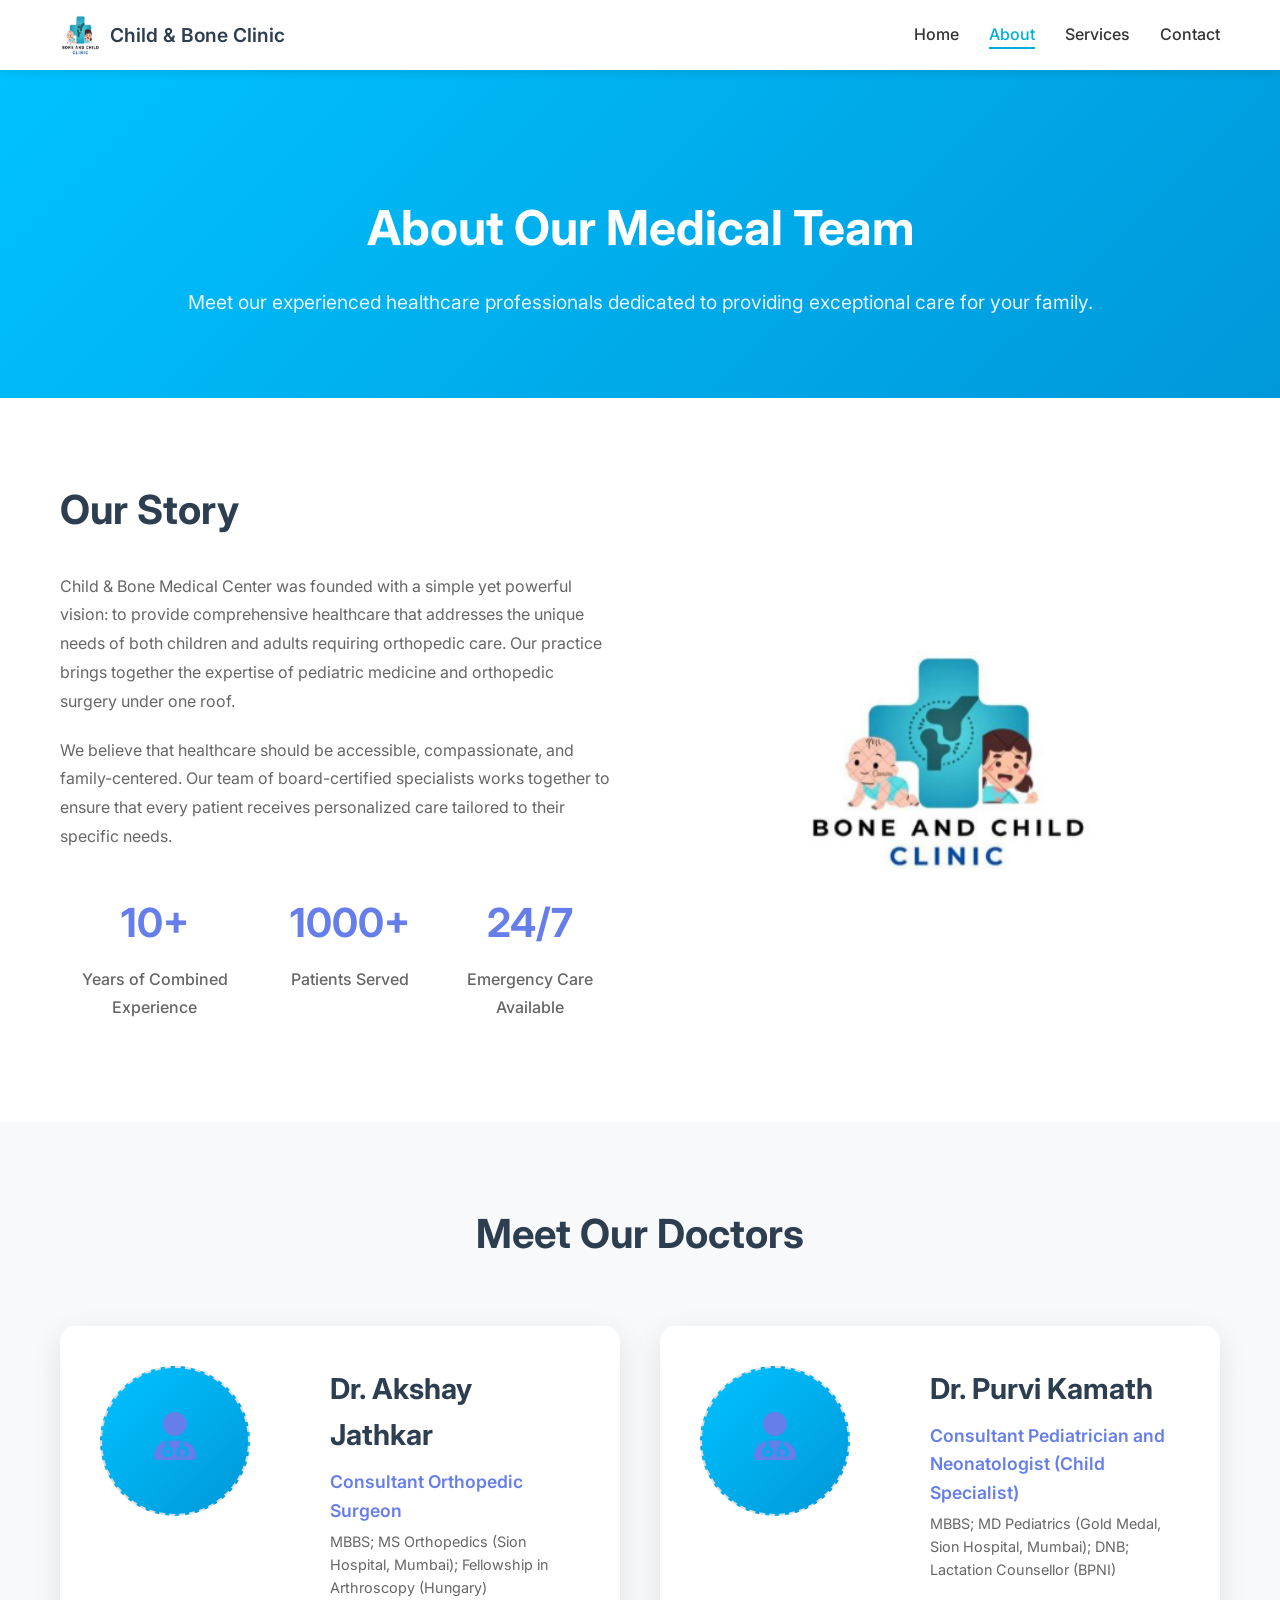
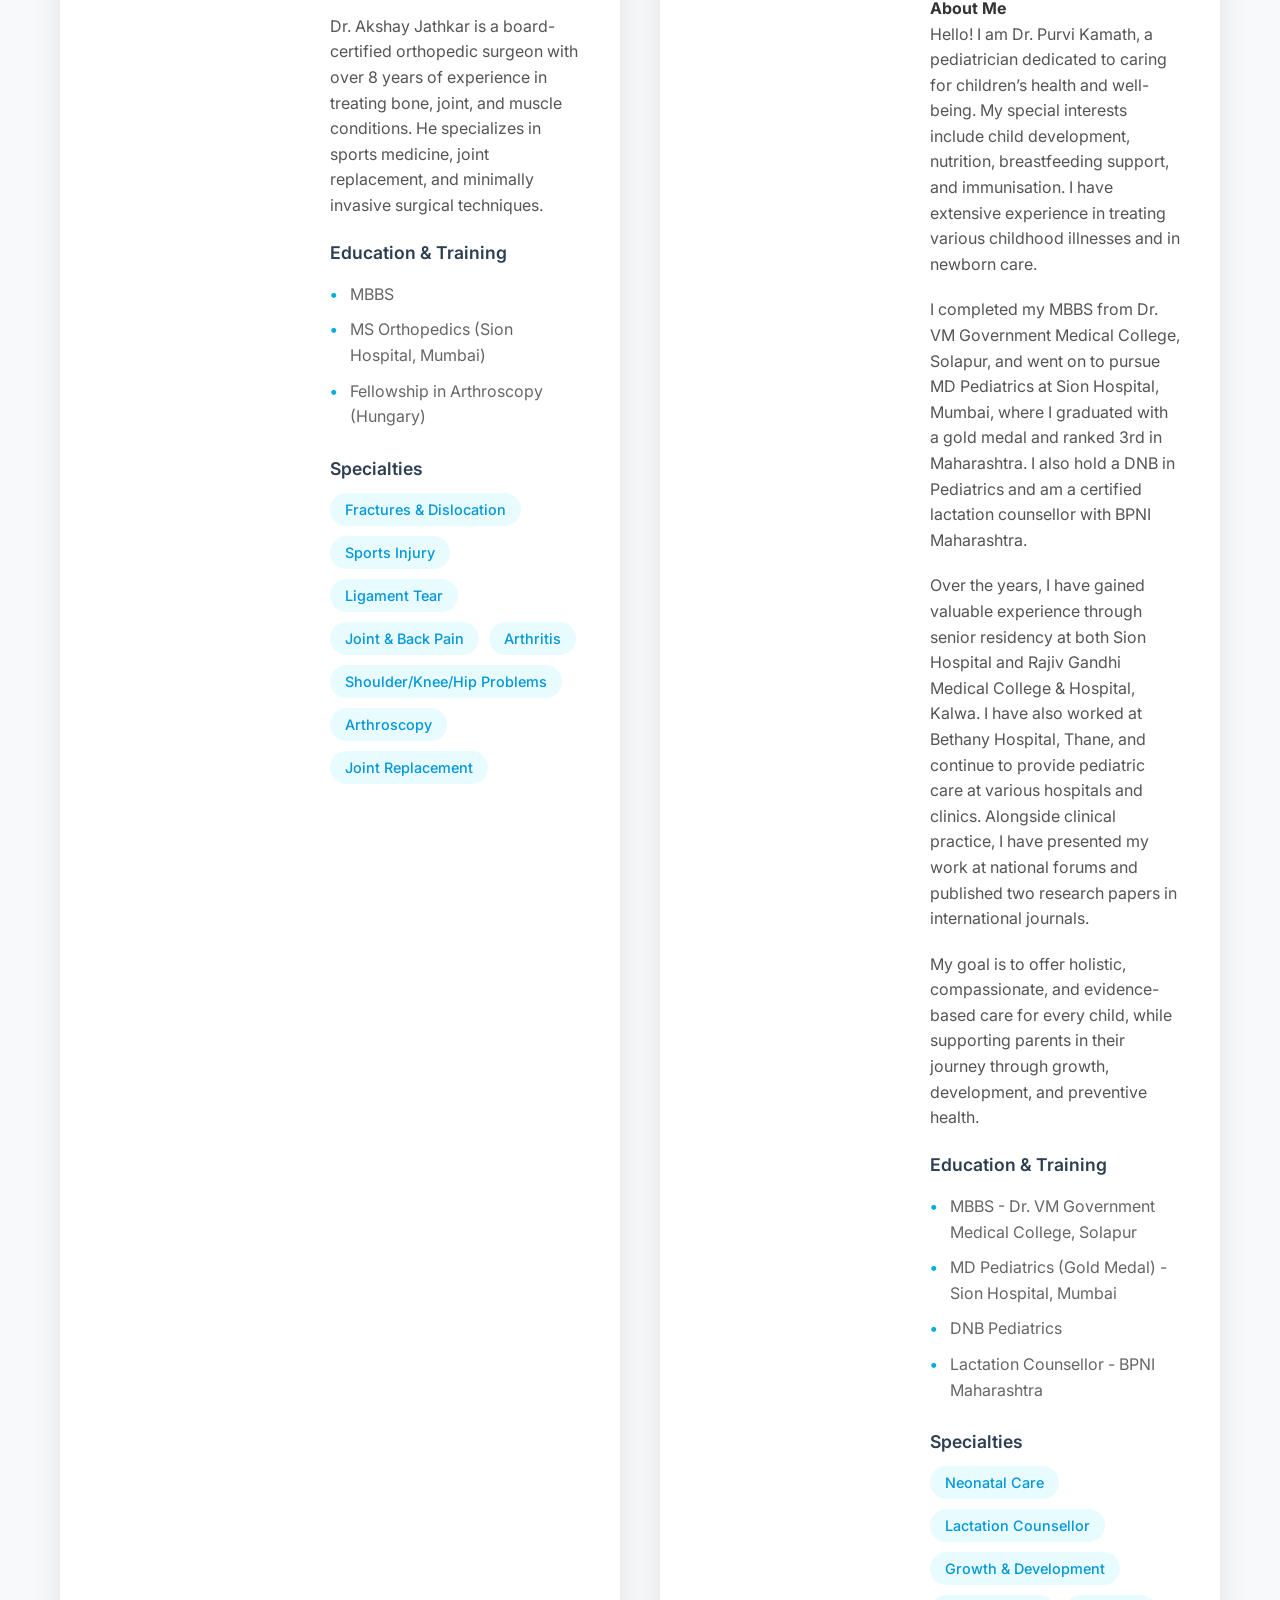
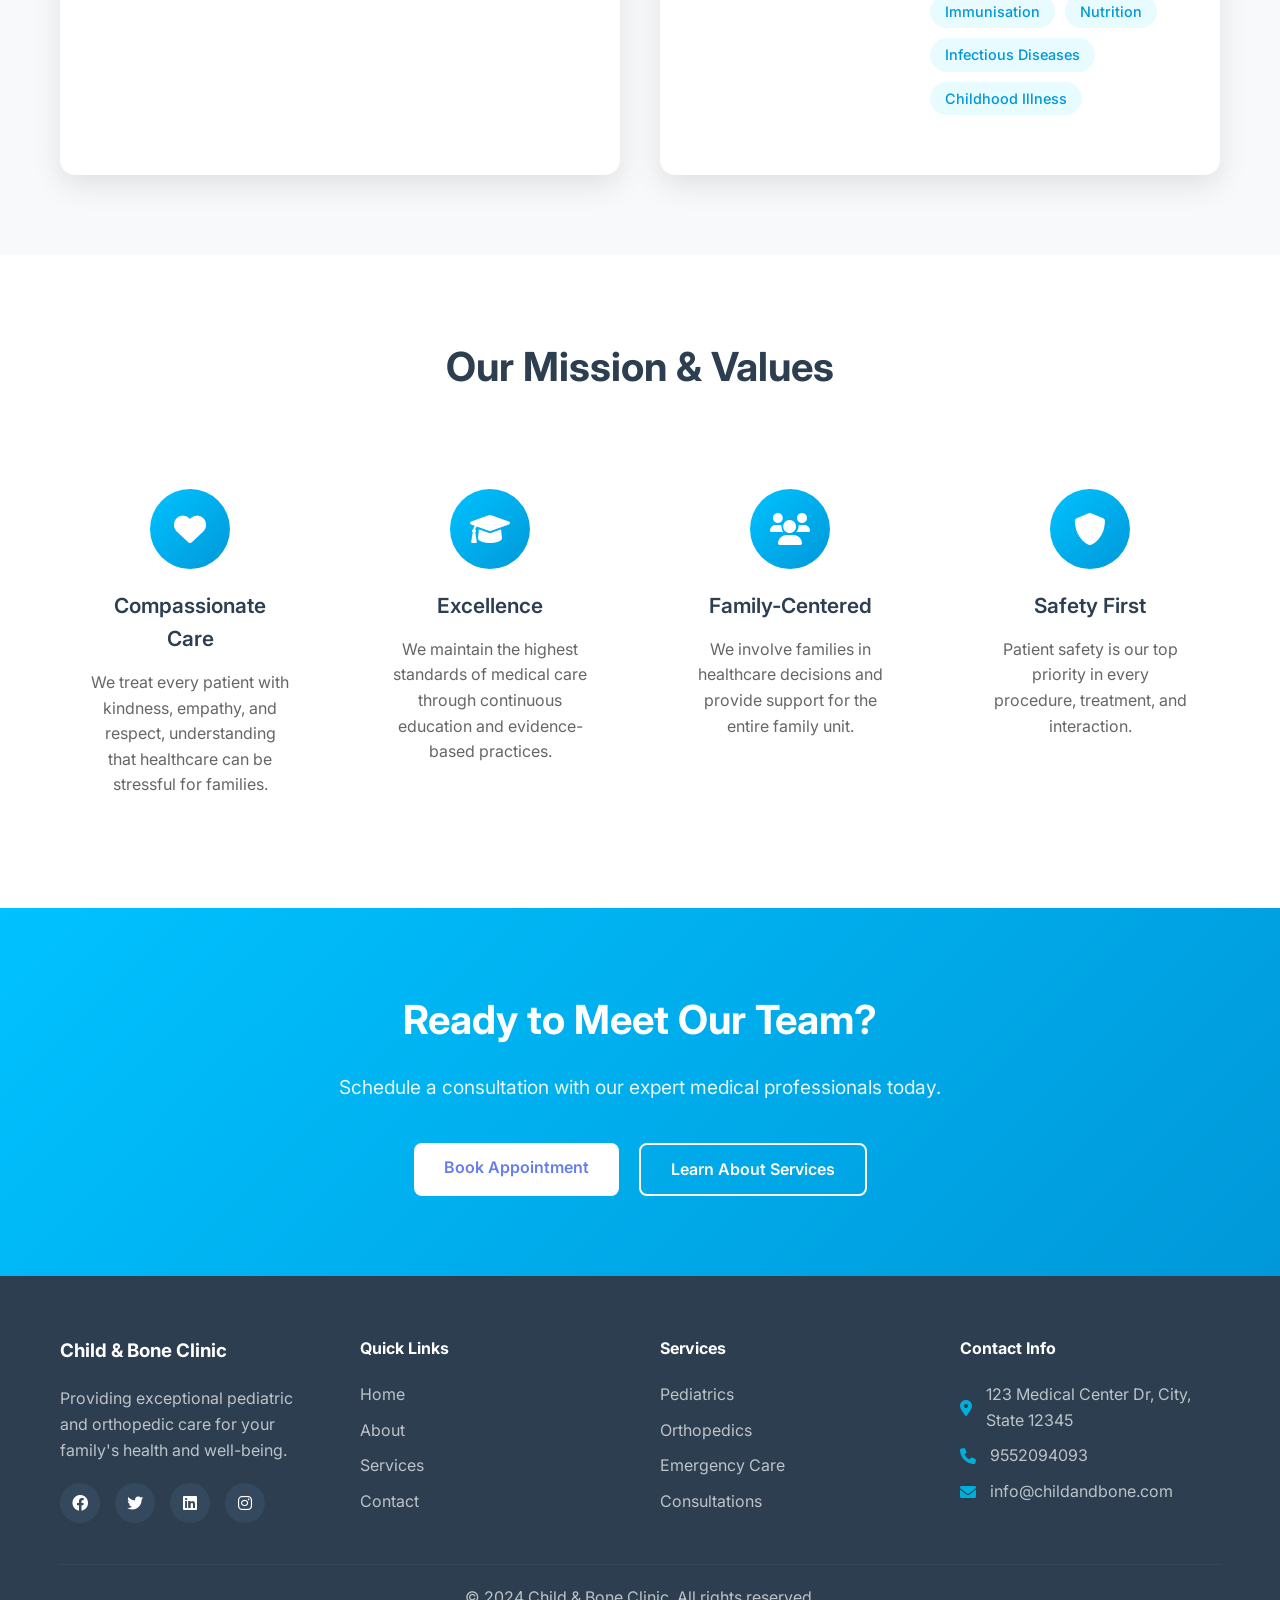
==== commit fb145e33: "Rename brand: Child & Bone Clinic across all pages" ====
--- a/about.html
+++ b/about.html
@@ -3,7 +3,7 @@
 <head>
     <meta charset="UTF-8">
     <meta name="viewport" content="width=device-width, initial-scale=1.0">
-    <title>About Us - Child & Bone Medical Center</title>
+    <title>About Us - Child & Bone Clinic</title>
     <link rel="stylesheet" href="styles.css">
     <link rel="icon" href="logo.png">
     <link href="https://fonts.googleapis.com/css2?family=Inter:wght@300;400;500;600;700&display=swap" rel="stylesheet">
@@ -14,8 +14,8 @@
     <nav class="navbar">
         <div class="nav-container">
             <div class="nav-logo">
-                <img src="logo.png" alt="Child & Bone Medical Center" class="logo" onerror="this.onerror=null;this.src='logo-placeholder.png';">
-                <span class="logo-text">Child & Bone Medical Center</span>
+                <img src="logo.png" alt="Child & Bone Clinic" class="logo" onerror="this.onerror=null;this.src='logo-placeholder.png';">
+                <span class="logo-text">Child & Bone Clinic</span>
             </div>
             <ul class="nav-menu">
                 <li class="nav-item">
@@ -221,7 +221,7 @@
         <div class="container">
             <div class="footer-content">
                 <div class="footer-section">
-                    <h3>Child & Bone Medical Center</h3>
+                    <h3>Child & Bone Clinic</h3>
                     <p>Providing exceptional pediatric and orthopedic care for your family's health and well-being.</p>
                     <div class="social-links">
                         <a href="#"><i class="fab fa-facebook"></i></a>
@@ -258,7 +258,7 @@
                 </div>
             </div>
             <div class="footer-bottom">
-                <p>&copy; 2024 Child & Bone Medical Center. All rights reserved.</p>
+                <p>&copy; 2024 Child & Bone Clinic. All rights reserved.</p>
             </div>
         </div>
     </footer>
--- a/styles.css
+++ b/styles.css
@@ -12,6 +12,12 @@
     background-color: #fff;
 }
 
+img {
+    max-width: 100%;
+    height: auto;
+    display: block;
+}
+
 .container {
     max-width: 1200px;
     margin: 0 auto;
@@ -47,7 +53,7 @@
 .logo {
     width: 40px;
     height: 40px;
-    background: linear-gradient(135deg, #667eea 0%, #764ba2 100%);
+    background: linear-gradient(135deg, #00c2ff 0%, #0098d9 100%);
     border-radius: 8px;
     display: flex;
     align-items: center;
@@ -78,7 +84,7 @@
 
 .nav-link:hover,
 .nav-link.active {
-    color: #667eea;
+    color: #00aeda;
 }
 
 .nav-link::after {
@@ -88,7 +94,7 @@
     left: 0;
     width: 0;
     height: 2px;
-    background: #667eea;
+    background: #00aeda;
     transition: width 0.3s ease;
 }
 
@@ -113,7 +119,7 @@
 
 /* Hero Section */
 .hero {
-    background: linear-gradient(135deg, #667eea 0%, #764ba2 100%);
+    background: linear-gradient(135deg, #00c2ff 0%, #0098d9 100%);
     color: white;
     padding: 120px 0 80px;
     margin-top: 70px;
@@ -175,7 +181,7 @@
 
 .btn-secondary:hover {
     background: #fff;
-    color: #667eea;
+    color: #00aeda;
 }
 
 .hero-image {
@@ -235,7 +241,7 @@
 .specialty-icon {
     width: 80px;
     height: 80px;
-    background: linear-gradient(135deg, #667eea 0%, #764ba2 100%);
+    background: linear-gradient(135deg, #00c2ff 0%, #0098d9 100%);
     border-radius: 50%;
     display: flex;
     align-items: center;
@@ -298,7 +304,7 @@
 .feature-icon {
     width: 60px;
     height: 60px;
-    background: linear-gradient(135deg, #667eea 0%, #764ba2 100%);
+    background: linear-gradient(135deg, #00c2ff 0%, #0098d9 100%);
     border-radius: 50%;
     display: flex;
     align-items: center;
@@ -322,7 +328,7 @@
 
 /* CTA Section */
 .cta {
-    background: linear-gradient(135deg, #667eea 0%, #764ba2 100%);
+    background: linear-gradient(135deg, #00c2ff 0%, #0098d9 100%);
     color: white;
     padding: 80px 0;
     text-align: center;
@@ -422,7 +428,7 @@
 }
 
 .social-links a:hover {
-    background: #667eea;
+    background: #00aeda;
     transform: translateY(-3px);
 }
 
@@ -434,7 +440,7 @@
 }
 
 .contact-info i {
-    color: #667eea;
+    color: #00aeda;
     width: 20px;
 }
 
@@ -499,11 +505,58 @@
         grid-template-columns: 1fr;
         text-align: center;
     }
+
+    /* About page mobile improvements */
+    .about-hero-content h1 {
+        font-size: 2.2rem;
+    }
+
+    .our-story {
+        padding: 60px 0;
+    }
+
+    .story-content {
+        gap: 30px;
+    }
+
+    .story-logo {
+        max-width: 220px;
+    }
+
+    .doctors {
+        padding: 60px 0;
+    }
+
+    .doctor-card {
+        grid-template-columns: 1fr;
+        gap: 20px;
+        padding: 24px;
+    }
+
+    .doctor-image .image-placeholder {
+        width: 120px;
+        height: 120px;
+        padding: 28px;
+        margin: 0 auto;
+    }
+
+    .doctor-info h3 {
+        font-size: 1.5rem;
+    }
+
+    .specialty-tags {
+        gap: 8px;
+    }
+
+    .tag {
+        font-size: 0.85rem;
+        padding: 6px 12px;
+    }
 }
 
 /* About Page Styles */
 .about-hero {
-    background: linear-gradient(135deg, #667eea 0%, #764ba2 100%);
+    background: linear-gradient(135deg, #00c2ff 0%, #0098d9 100%);
     color: white;
     padding: 120px 0 80px;
     margin-top: 70px;
@@ -605,7 +658,7 @@
 
 .doctors-grid {
     display: grid;
-    grid-template-columns: repeat(auto-fit, minmax(500px, 1fr));
+    grid-template-columns: repeat(auto-fit, minmax(280px, 1fr));
     gap: 40px;
 }
 
@@ -629,7 +682,7 @@
     height: 150px;
     border-radius: 50%;
     padding: 40px;
-    background: linear-gradient(135deg, #667eea 0%, #764ba2 100%);
+    background: linear-gradient(135deg, #00c2ff 0%, #0098d9 100%);
     color: white;
     display: flex;
     flex-direction: column;
@@ -697,7 +750,7 @@
     content: '•';
     position: absolute;
     left: 0;
-    color: #667eea;
+    color: #00aeda;
     font-weight: bold;
 }
 
@@ -708,8 +761,8 @@
 }
 
 .tag {
-    background: #f0f2ff;
-    color: #667eea;
+    background: #e8fbff;
+    color: #0098d9;
     padding: 5px 15px;
     border-radius: 20px;
     font-size: 0.9rem;
@@ -743,7 +796,7 @@
 .value-icon {
     width: 80px;
     height: 80px;
-    background: linear-gradient(135deg, #667eea 0%, #764ba2 100%);
+    background: linear-gradient(135deg, #00c2ff 0%, #0098d9 100%);
     border-radius: 50%;
     display: flex;
     align-items: center;
@@ -767,7 +820,7 @@
 
 /* Contact Page Styles */
 .contact-hero {
-    background: linear-gradient(135deg, #667eea 0%, #764ba2 100%);
+    background: linear-gradient(135deg, #00c2ff 0%, #0098d9 100%);
     color: white;
     padding: 120px 0 80px;
     margin-top: 70px;
@@ -812,7 +865,7 @@
 .contact-icon {
     width: 60px;
     height: 60px;
-    background: linear-gradient(135deg, #667eea 0%, #764ba2 100%);
+    background: linear-gradient(135deg, #00c2ff 0%, #0098d9 100%);
     border-radius: 50%;
     display: flex;
     align-items: center;
@@ -931,7 +984,7 @@
     font-size: 3rem;
     margin-bottom: 15px;
     display: block;
-    color: #667eea;
+    color: #00aeda;
 }
 
 .map-info h3 {
@@ -1062,7 +1115,7 @@
 .service-icon {
     width: 80px;
     height: 80px;
-    background: linear-gradient(135deg, #667eea 0%, #764ba2 100%);
+    background: linear-gradient(135deg, #00c2ff 0%, #0098d9 100%);
     border-radius: 50%;
     display: flex;
     align-items: center;
@@ -1106,7 +1159,7 @@
 .service-card-icon {
     width: 60px;
     height: 60px;
-    background: linear-gradient(135deg, #667eea 0%, #764ba2 100%);
+    background: linear-gradient(135deg, #00c2ff 0%, #0098d9 100%);
     border-radius: 50%;
     display: flex;
     align-items: center;
@@ -1175,7 +1228,7 @@
 .additional-icon {
     width: 60px;
     height: 60px;
-    background: linear-gradient(135deg, #667eea 0%, #764ba2 100%);
+    background: linear-gradient(135deg, #00c2ff 0%, #0098d9 100%);
     border-radius: 50%;
     display: flex;
     align-items: center;
@@ -1258,13 +1311,13 @@
     content: '✓';
     position: absolute;
     left: 0;
-    color: #667eea;
+    color: #00aeda;
     font-weight: bold;
 }
 
 .insurance-note {
     font-style: italic;
-    color: #667eea;
+    color: #00aeda;
     margin-top: 20px;
 }
 
@@ -1319,11 +1372,15 @@
     
     .about-hero-content h1,
     .contact-hero-content h1 {
-        font-size: 2rem;
+        font-size: 1.8rem;
     }
     
     .story-text h2 {
-        font-size: 2rem;
+        font-size: 1.8rem;
+    }
+    
+    .story-logo {
+        max-width: 180px;
     }
     
     .doctor-card {
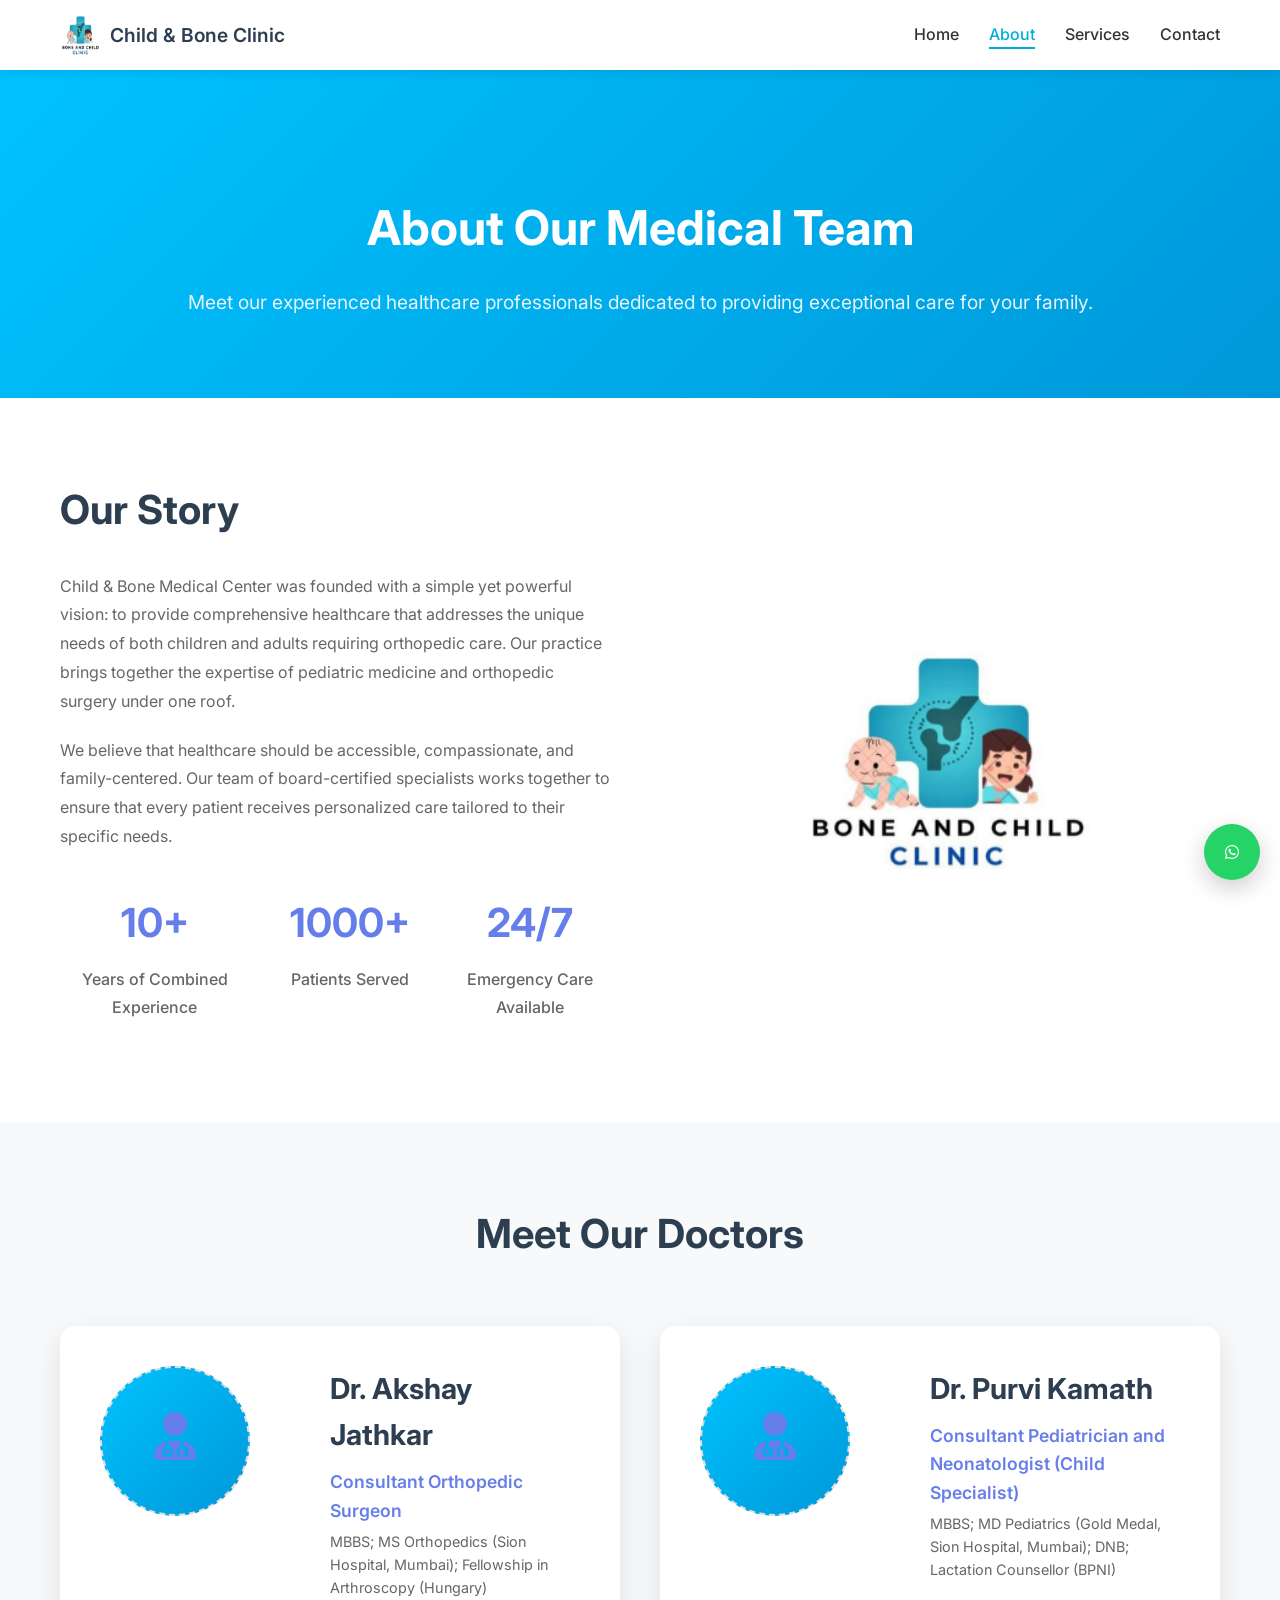
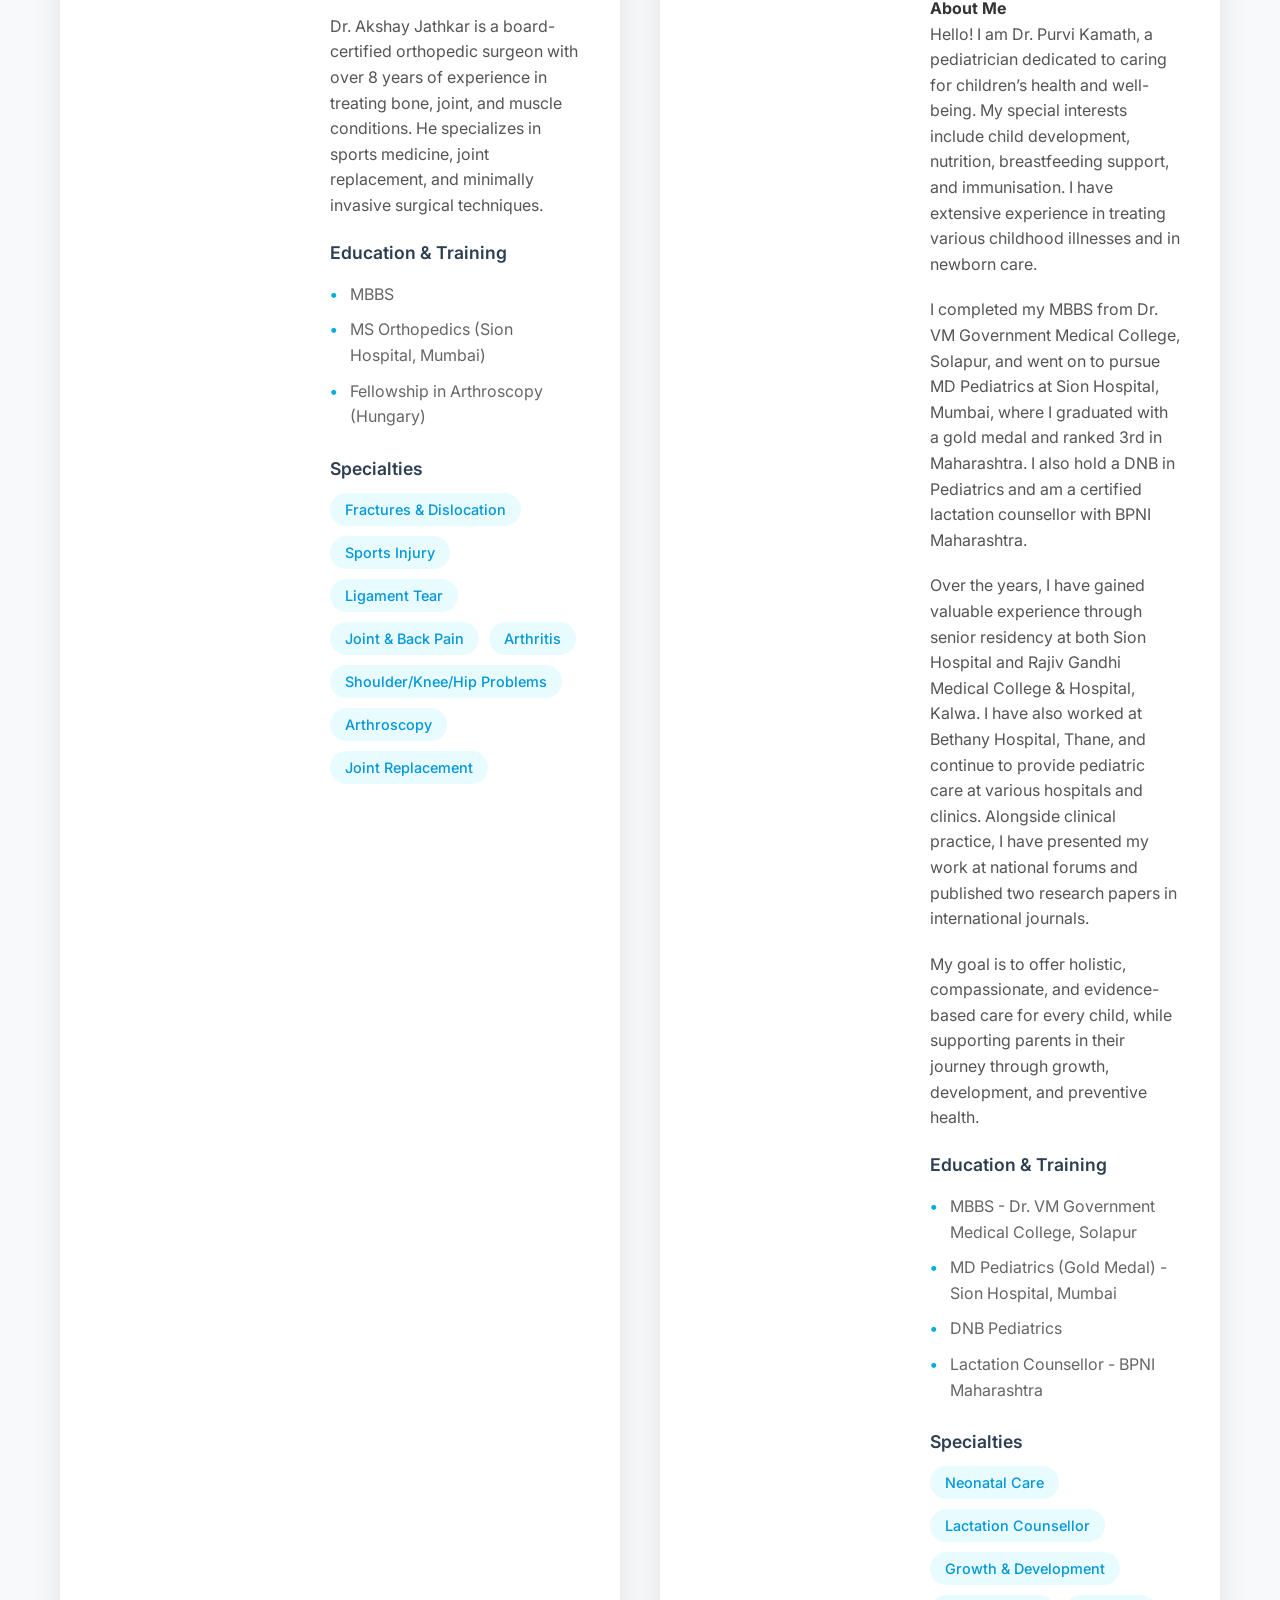
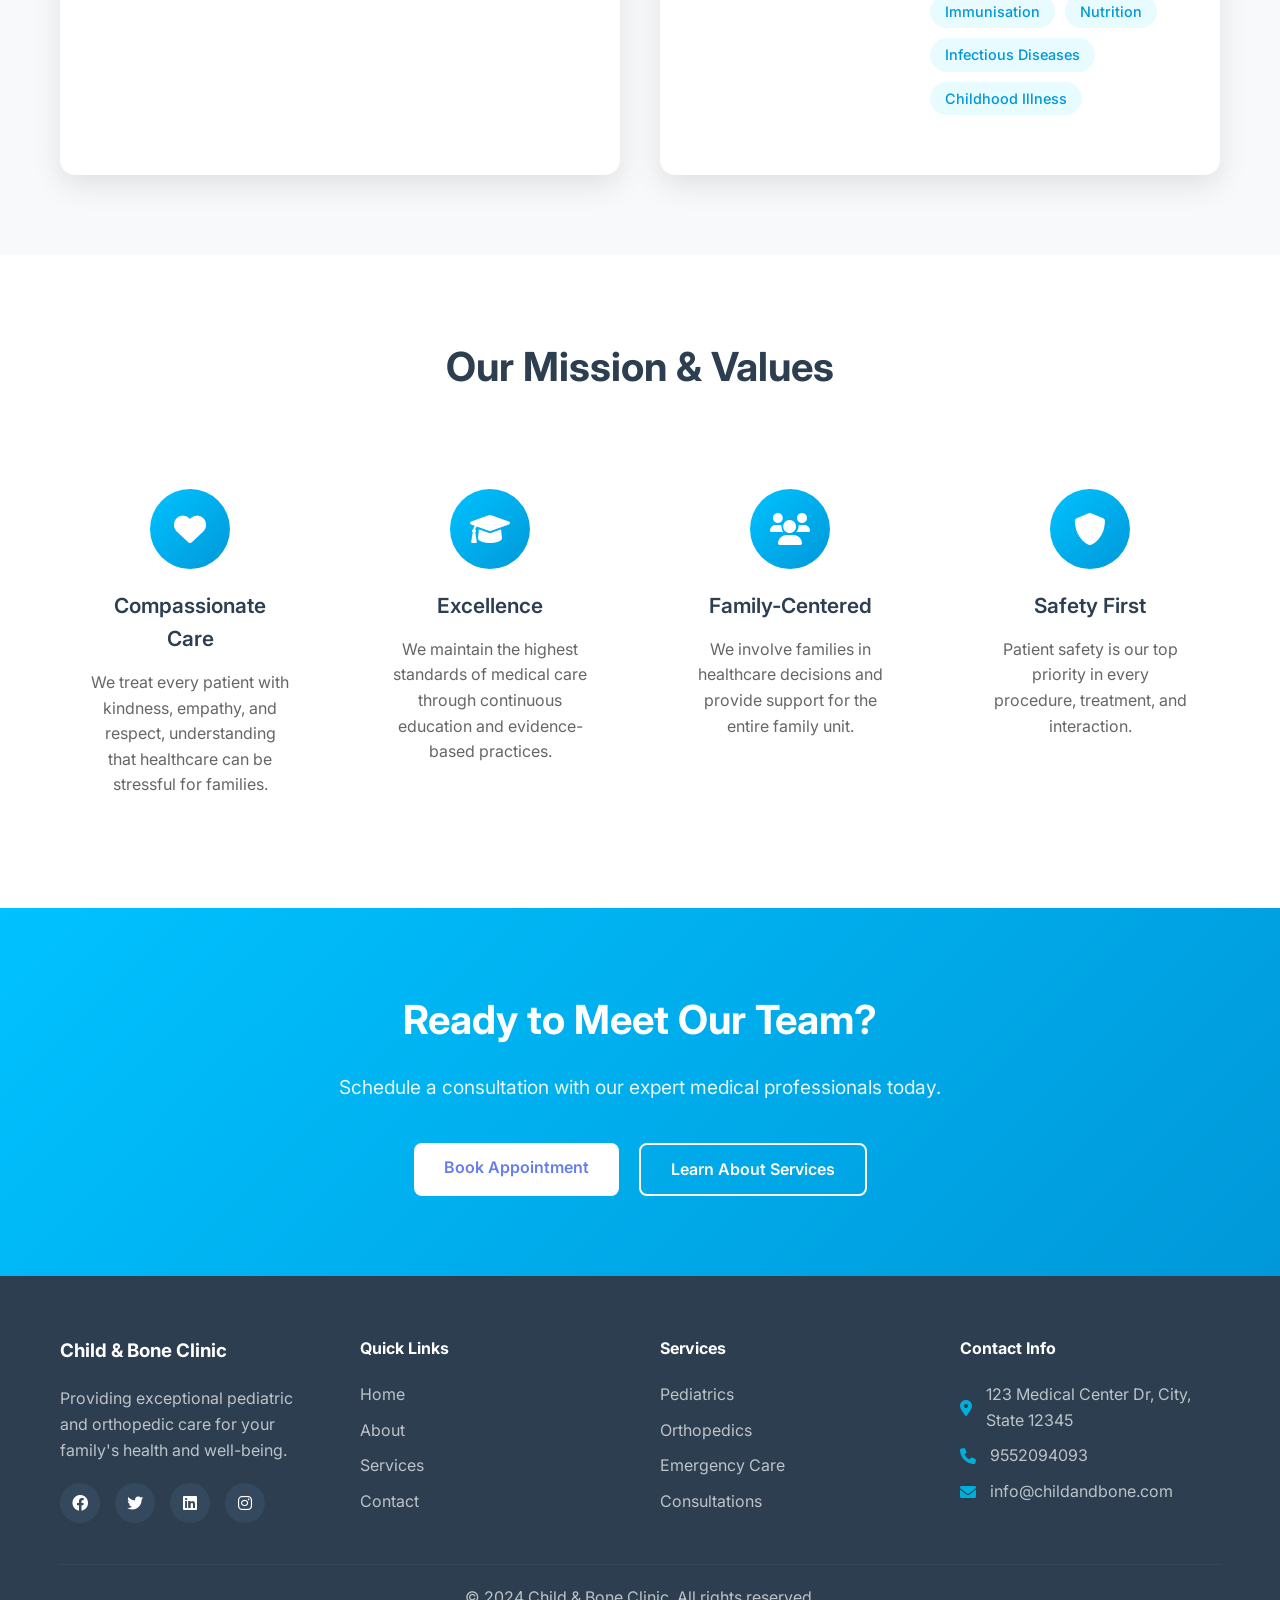
==== commit 9bfe0a89: "Add floating WhatsApp button on all pages for quick guidance to clinic" ====
--- a/about.html
+++ b/about.html
@@ -263,6 +263,10 @@
         </div>
     </footer>
 
+    <a class="floating-whatsapp" href="https://wa.me/9552094093?text=Hello%20Child%20%26%20Bone%20Clinic%2C%20please%20guide%20me%20to%20the%20clinic." target="_blank" rel="noopener" aria-label="WhatsApp">
+        <i class="fab fa-whatsapp"></i>
+    </a>
+
     <script src="script.js"></script>
 </body>
 </html>
--- a/styles.css
+++ b/styles.css
@@ -449,6 +449,30 @@
     padding-top: 20px;
     text-align: center;
     color: #bdc3c7;
+}
+
+/* Floating WhatsApp Button */
+.floating-whatsapp {
+    position: fixed;
+    right: 20px;
+    bottom: 20px;
+    width: 56px;
+    height: 56px;
+    border-radius: 50%;
+    background: #25D366;
+    color: #fff;
+    display: flex;
+    align-items: center;
+    justify-content: center;
+    box-shadow: 0 8px 24px rgba(0,0,0,0.2);
+    text-decoration: none;
+    z-index: 1100;
+    transition: transform 0.2s ease, box-shadow 0.2s ease;
+}
+
+.floating-whatsapp:hover {
+    transform: translateY(-2px);
+    box-shadow: 0 12px 28px rgba(0,0,0,0.25);
 }
 
 /* Responsive Design */
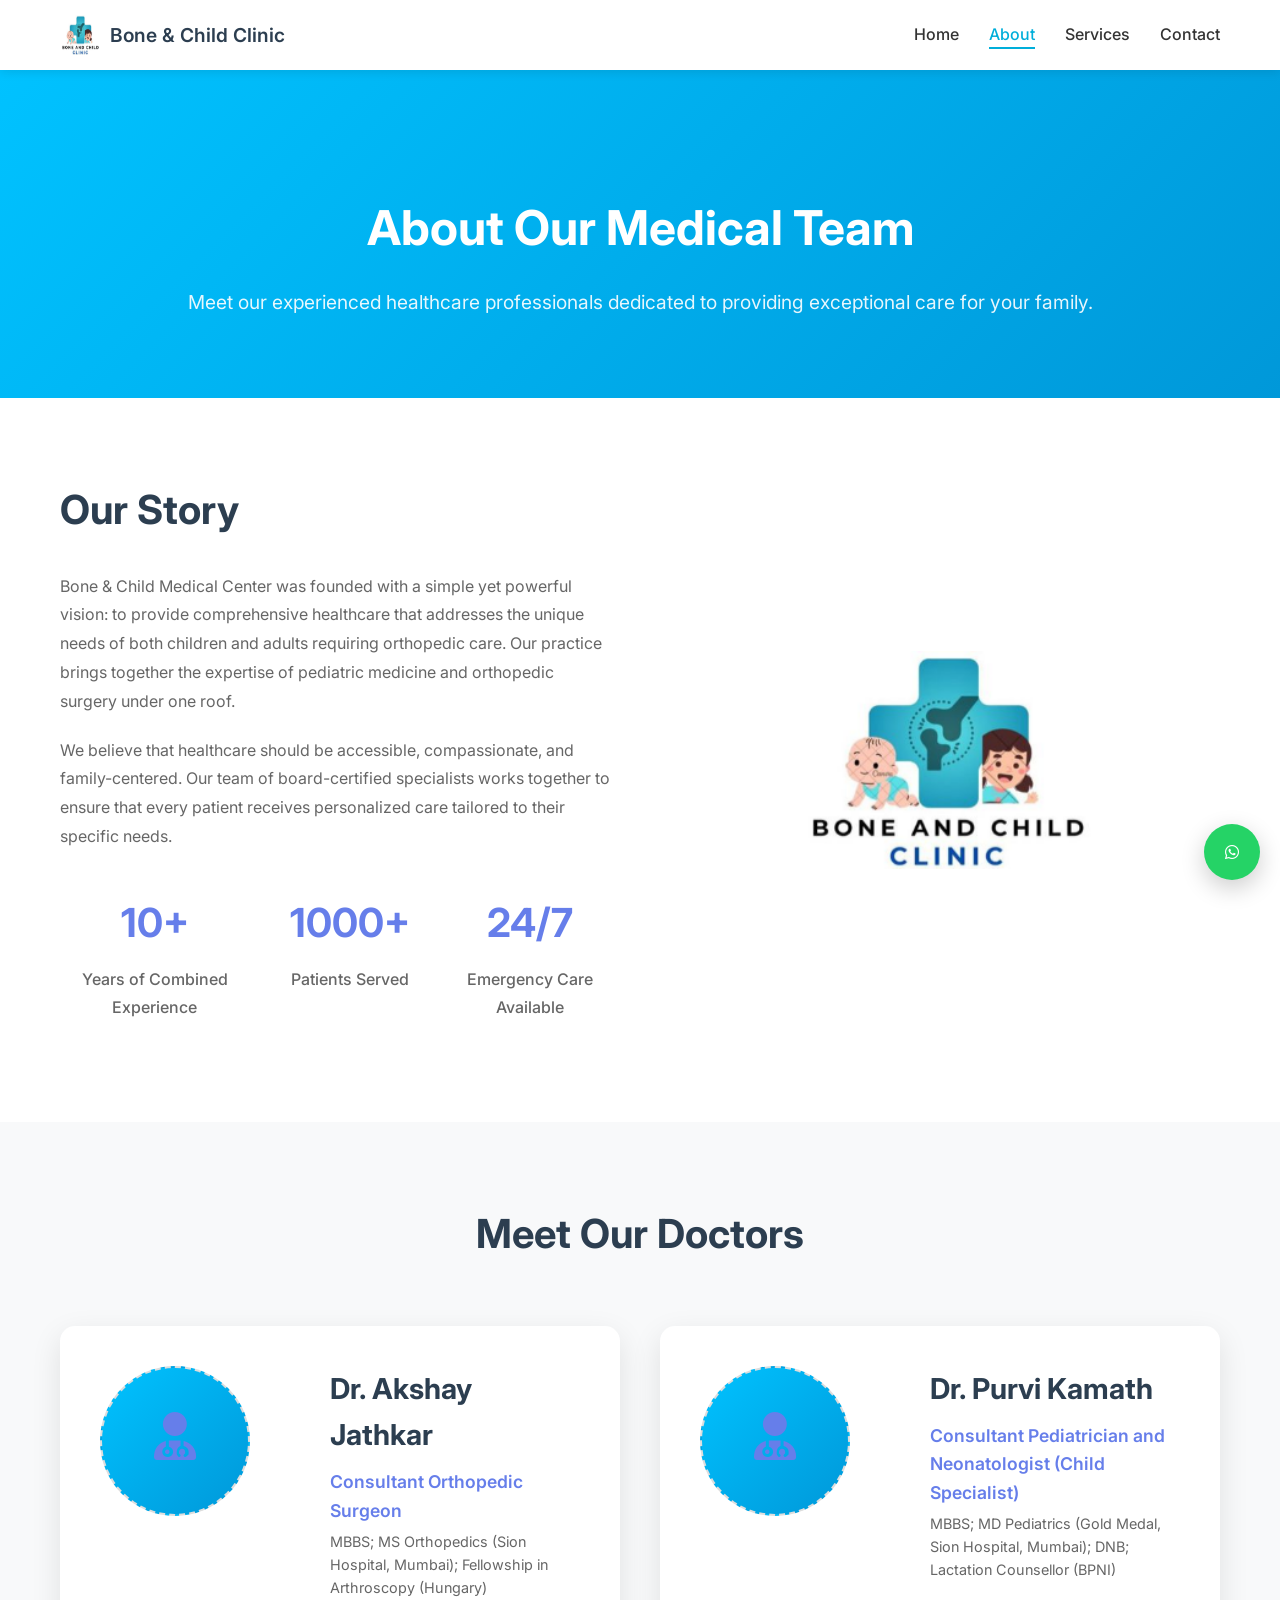
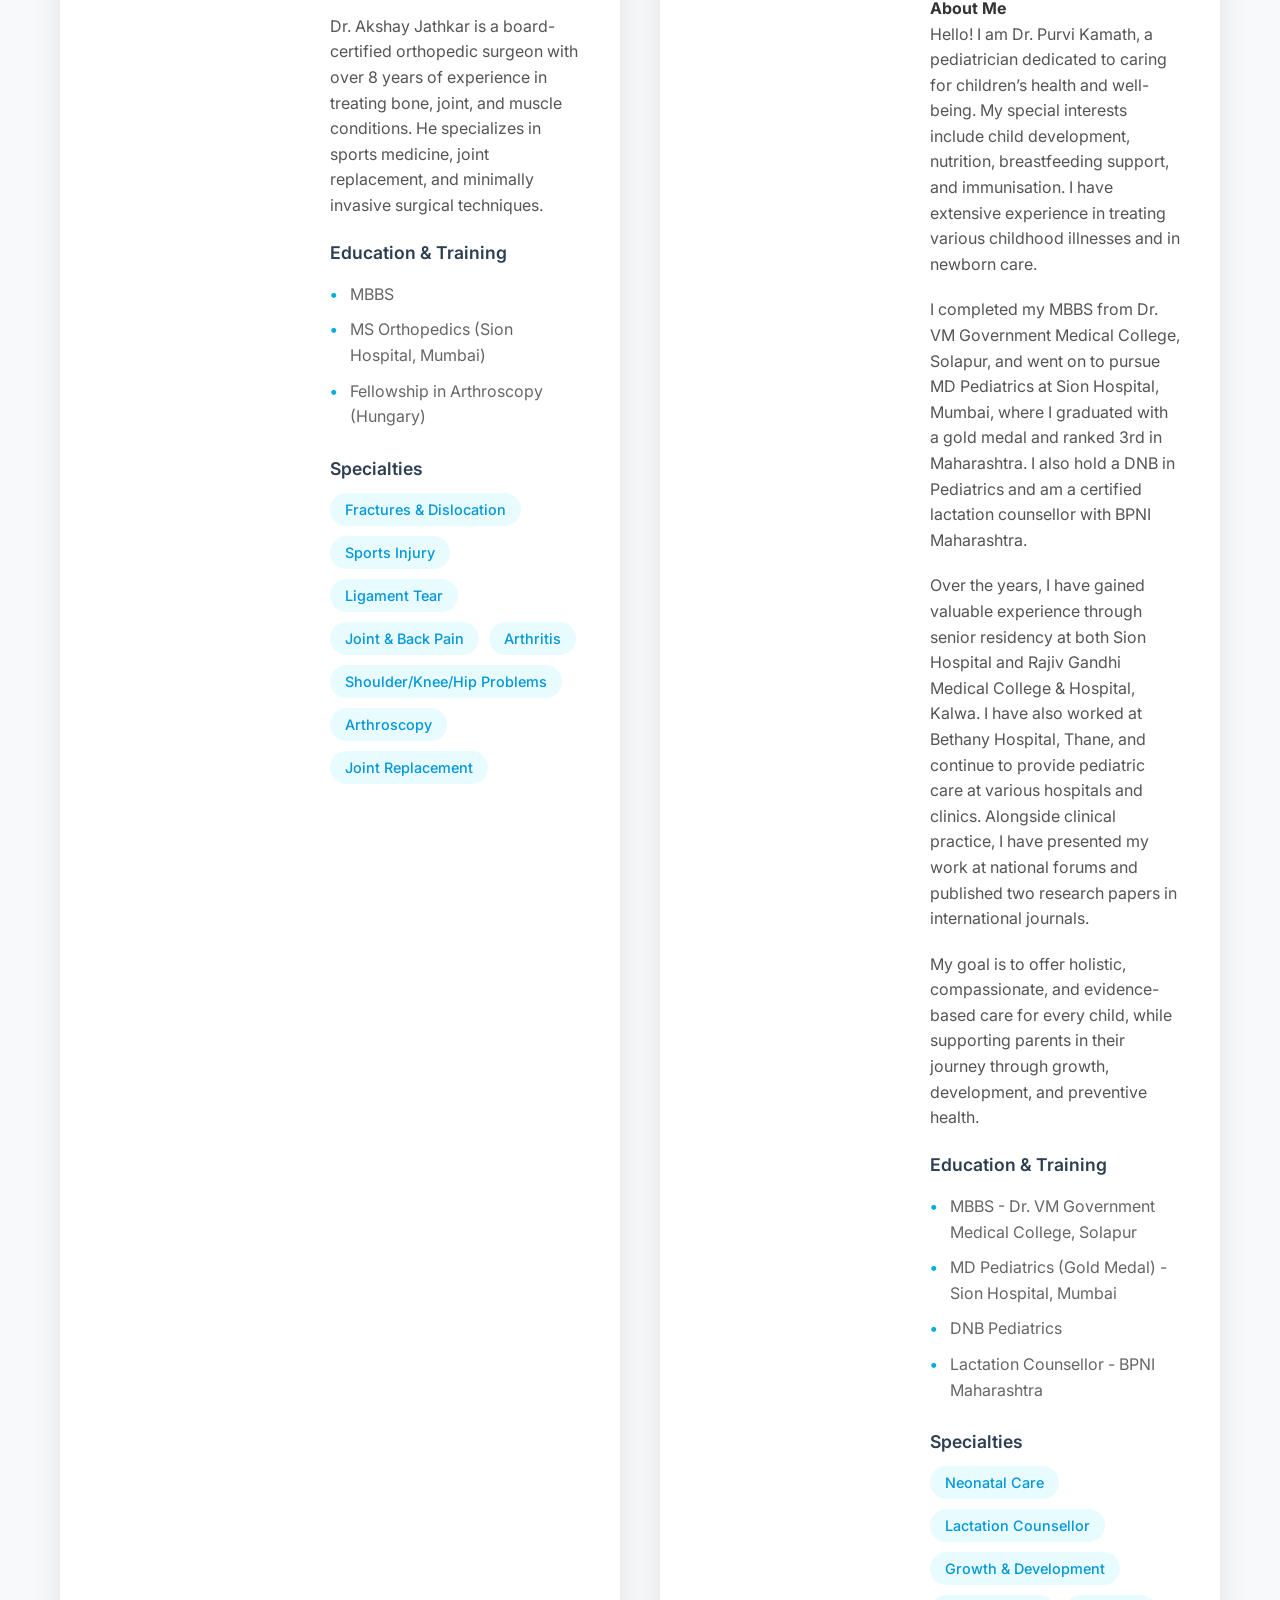
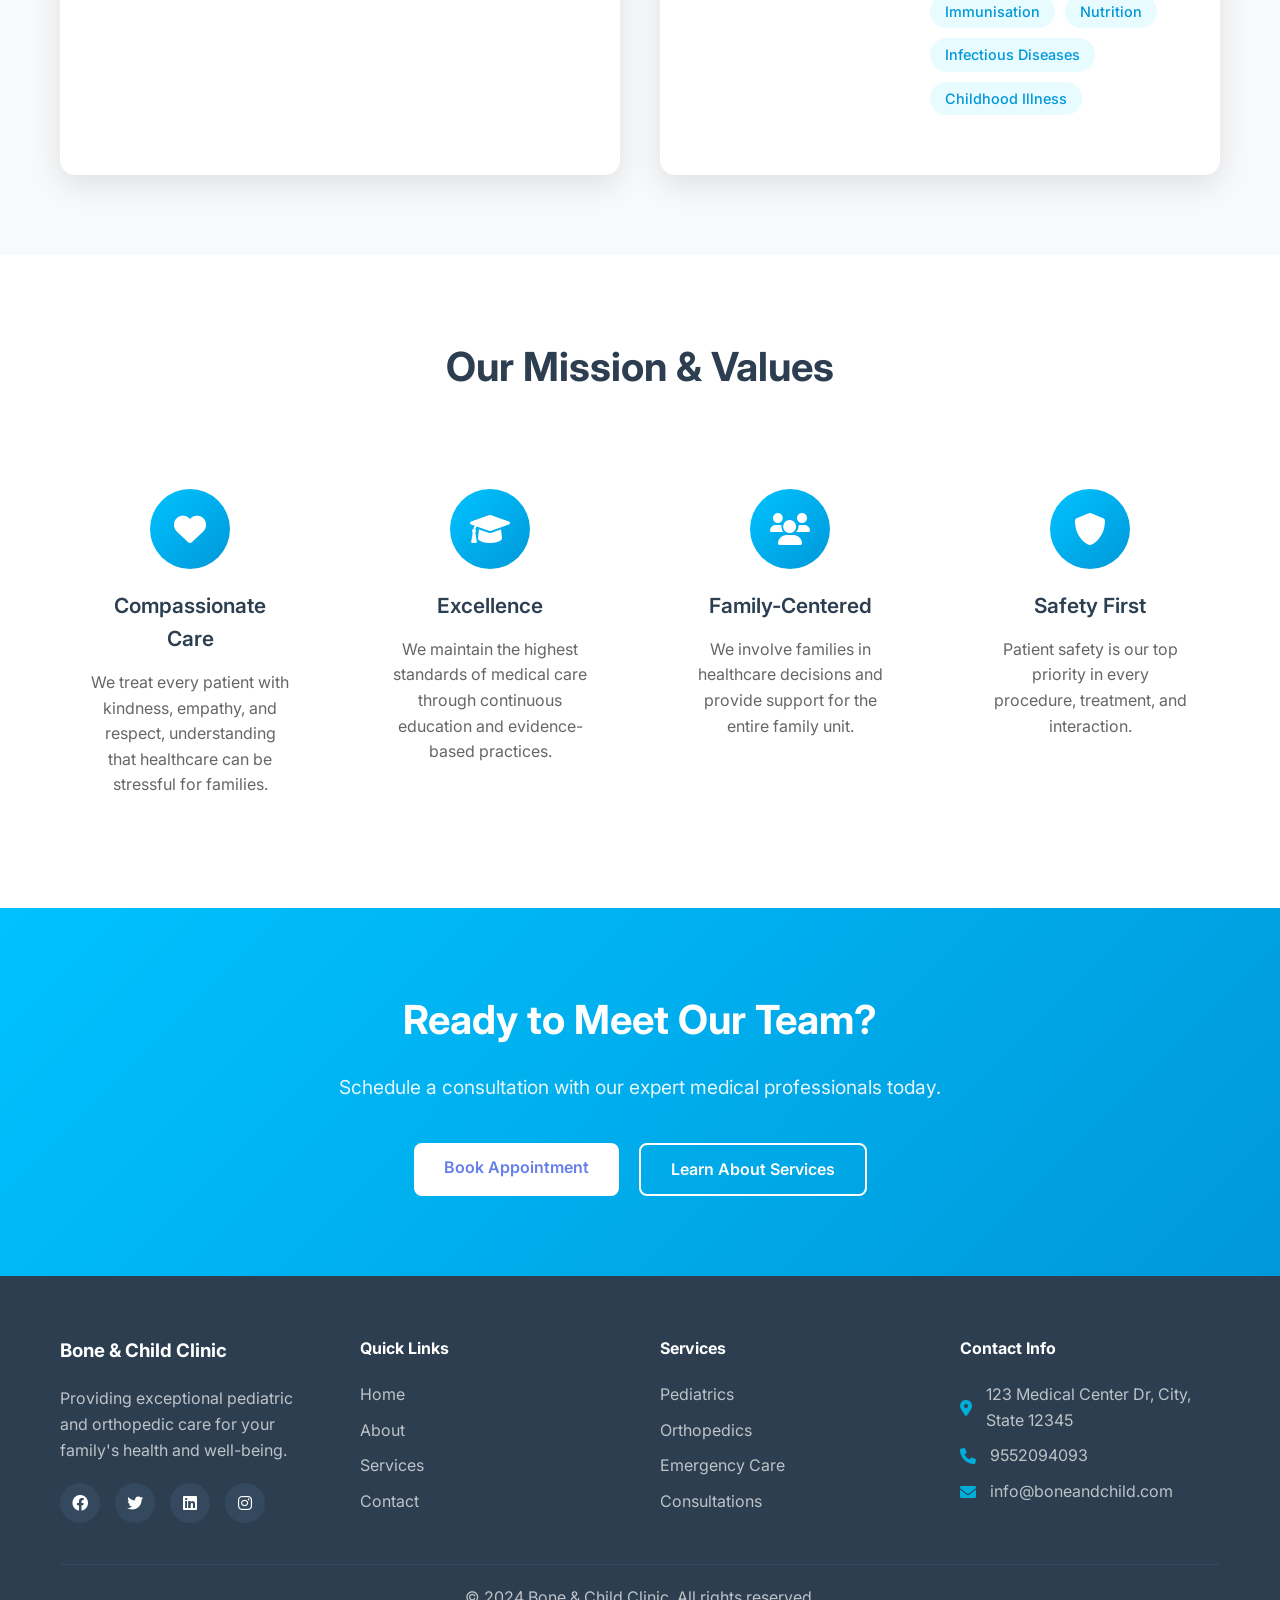
==== commit 372ab2d4: "Rebrand website from 'Child & Bone' to 'Bone & Child' - Updated all HTML files (index.html, about.ht" ====
--- a/about.html
+++ b/about.html
@@ -3,7 +3,7 @@
 <head>
     <meta charset="UTF-8">
     <meta name="viewport" content="width=device-width, initial-scale=1.0">
-    <title>About Us - Child & Bone Clinic</title>
+    <title>About Us - Bone & Child Clinic</title>
     <link rel="stylesheet" href="styles.css">
     <link rel="icon" href="logo.png">
     <link href="https://fonts.googleapis.com/css2?family=Inter:wght@300;400;500;600;700&display=swap" rel="stylesheet">
@@ -14,8 +14,8 @@
     <nav class="navbar">
         <div class="nav-container">
             <div class="nav-logo">
-                <img src="logo.png" alt="Child & Bone Clinic" class="logo" onerror="this.onerror=null;this.src='logo-placeholder.png';">
-                <span class="logo-text">Child & Bone Clinic</span>
+                <img src="logo.png" alt="Bone & Child Clinic" class="logo" onerror="this.onerror=null;this.src='logo-placeholder.png';">
+                <span class="logo-text">Bone & Child Clinic</span>
             </div>
             <ul class="nav-menu">
                 <li class="nav-item">
@@ -55,7 +55,7 @@
             <div class="story-content">
                 <div class="story-text">
                     <h2>Our Story</h2>
-                    <p>Child & Bone Medical Center was founded with a simple yet powerful vision: to provide comprehensive healthcare that addresses the unique needs of both children and adults requiring orthopedic care. Our practice brings together the expertise of pediatric medicine and orthopedic surgery under one roof.</p>
+                    <p>Bone & Child Medical Center was founded with a simple yet powerful vision: to provide comprehensive healthcare that addresses the unique needs of both children and adults requiring orthopedic care. Our practice brings together the expertise of pediatric medicine and orthopedic surgery under one roof.</p>
                     <p>We believe that healthcare should be accessible, compassionate, and family-centered. Our team of board-certified specialists works together to ensure that every patient receives personalized care tailored to their specific needs.</p>
                     <div class="story-stats">
                         <div class="stat">
@@ -221,7 +221,7 @@
         <div class="container">
             <div class="footer-content">
                 <div class="footer-section">
-                    <h3>Child & Bone Clinic</h3>
+                    <h3>Bone & Child Clinic</h3>
                     <p>Providing exceptional pediatric and orthopedic care for your family's health and well-being.</p>
                     <div class="social-links">
                         <a href="#"><i class="fab fa-facebook"></i></a>
@@ -253,17 +253,17 @@
                     <div class="contact-info">
                         <p><i class="fas fa-map-marker-alt"></i> 123 Medical Center Dr, City, State 12345</p>
                         <p><i class="fas fa-phone"></i> 9552094093</p>
-                        <p><i class="fas fa-envelope"></i> info@childandbone.com</p>
+                        <p><i class="fas fa-envelope"></i> info@boneandchild.com</p>
                     </div>
                 </div>
             </div>
             <div class="footer-bottom">
-                <p>&copy; 2024 Child & Bone Clinic. All rights reserved.</p>
+                <p>&copy; 2024 Bone & Child Clinic. All rights reserved.</p>
             </div>
         </div>
     </footer>
 
-    <a class="floating-whatsapp" href="https://wa.me/9552094093?text=Hello%20Child%20%26%20Bone%20Clinic%2C%20please%20guide%20me%20to%20the%20clinic." target="_blank" rel="noopener" aria-label="WhatsApp">
+    <a class="floating-whatsapp" href="https://wa.me/9552094093?text=Hello%20Bone%20%26%20Child%20Clinic%2C%20please%20guide%20me%20to%20the%20clinic." target="_blank" rel="noopener" aria-label="WhatsApp">
         <i class="fab fa-whatsapp"></i>
     </a>
 
--- a/styles.css
+++ b/styles.css
@@ -232,6 +232,33 @@
     box-shadow: 0 10px 30px rgba(0,0,0,0.1);
     text-align: center;
     transition: transform 0.3s ease;
+}
+
+/* Specialty card with background image */
+.specialty-card.bg-image {
+    position: relative;
+    color: #123;
+    overflow: hidden;
+}
+
+.specialty-card.bg-image::before {
+    content: '';
+    position: absolute;
+    inset: 0;
+    opacity: 0.12;
+}
+
+.specialty-card.bg-image.bg-image-peds::before {
+    background: url('peds.png') center/cover no-repeat;
+}
+
+.specialty-card.bg-image.bg-image-ortho::before {
+    background: url('ortho.png') center/cover no-repeat;
+}
+
+.specialty-card.bg-image > * {
+    position: relative;
+    z-index: 1;
 }
 
 .specialty-card:hover {
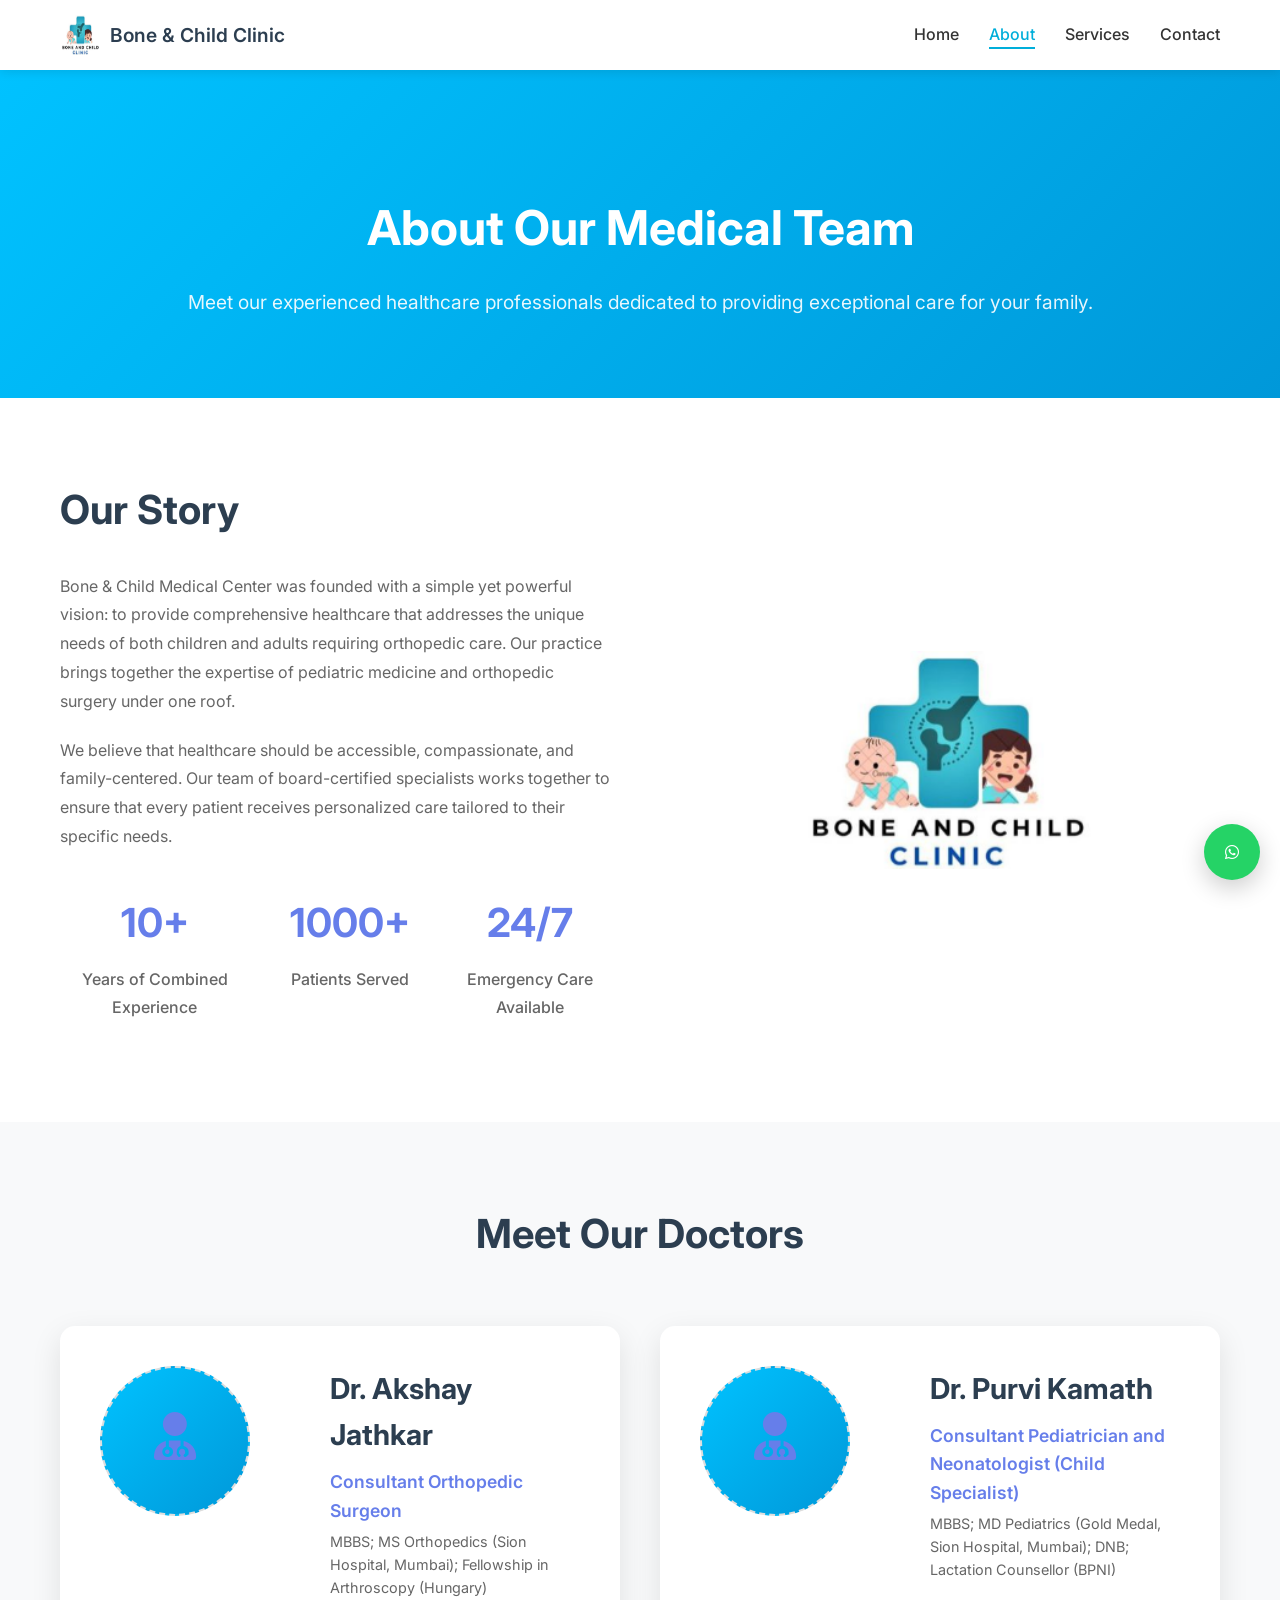
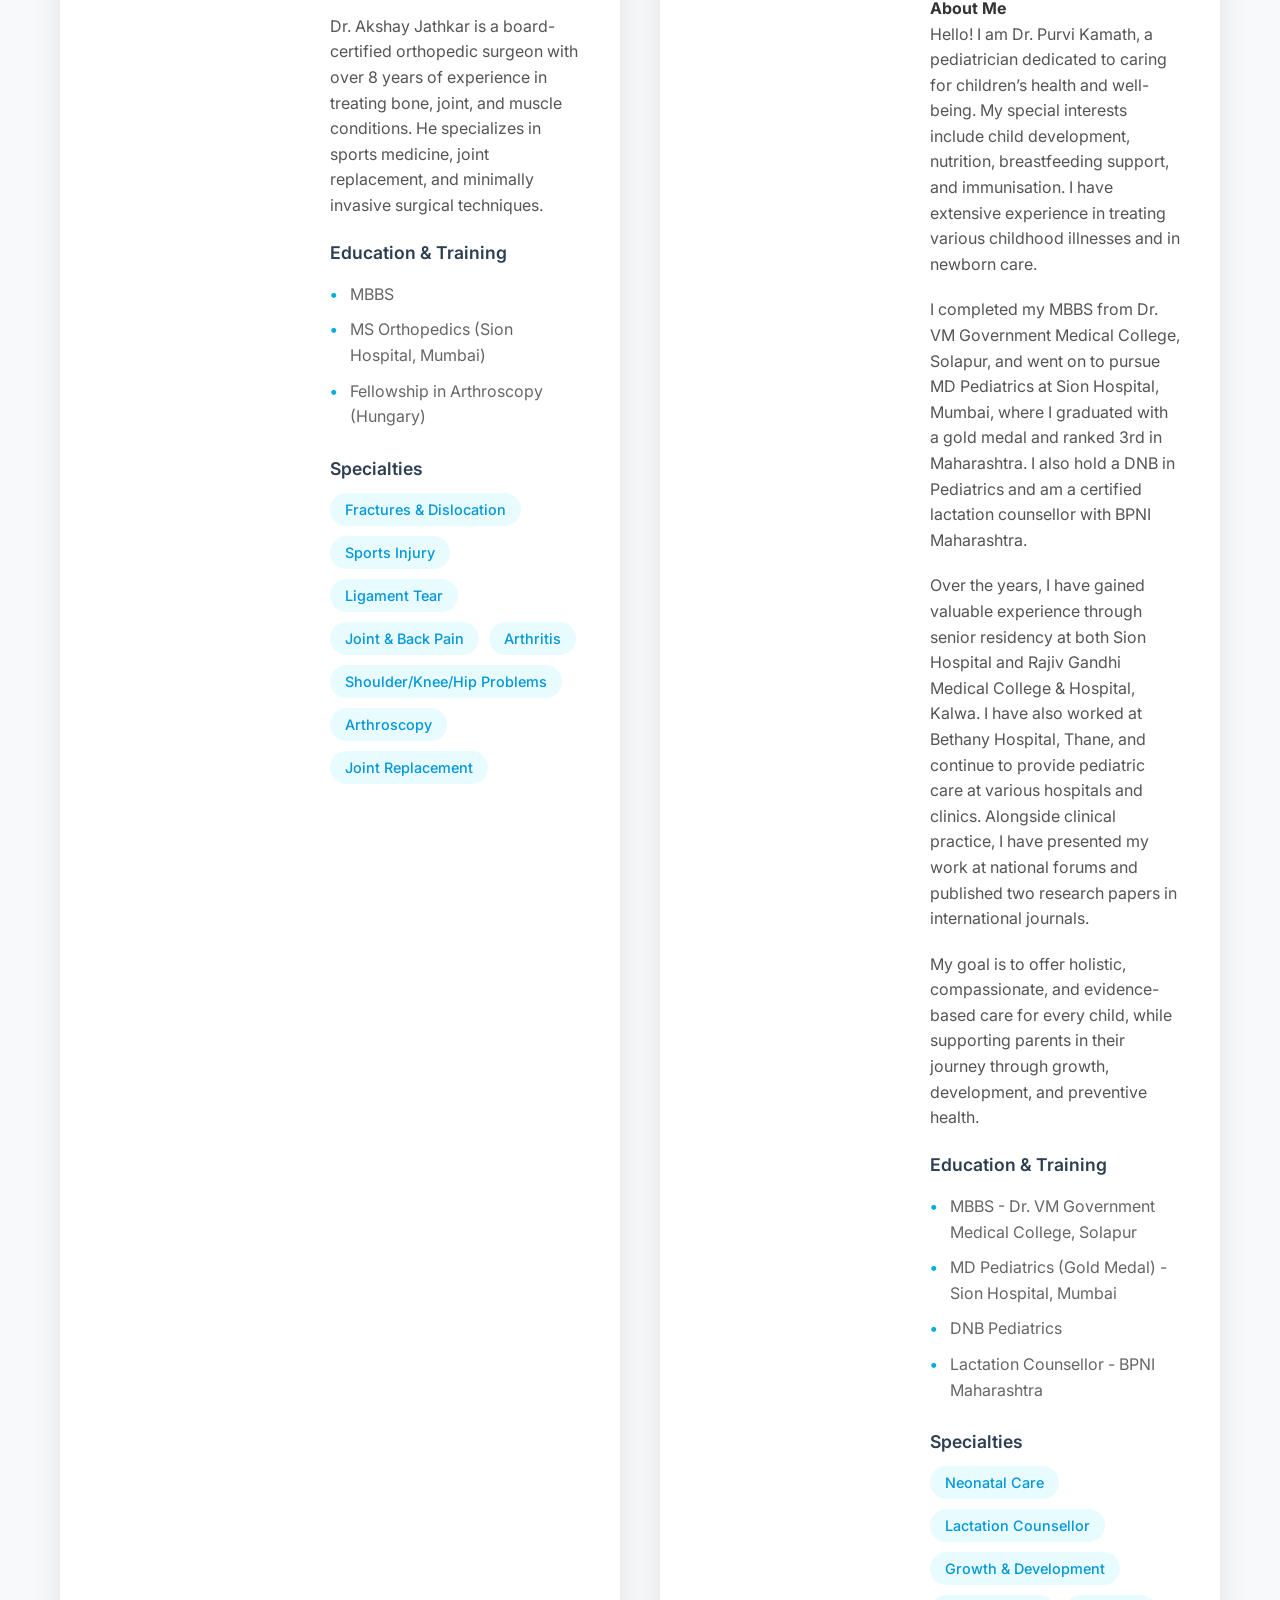
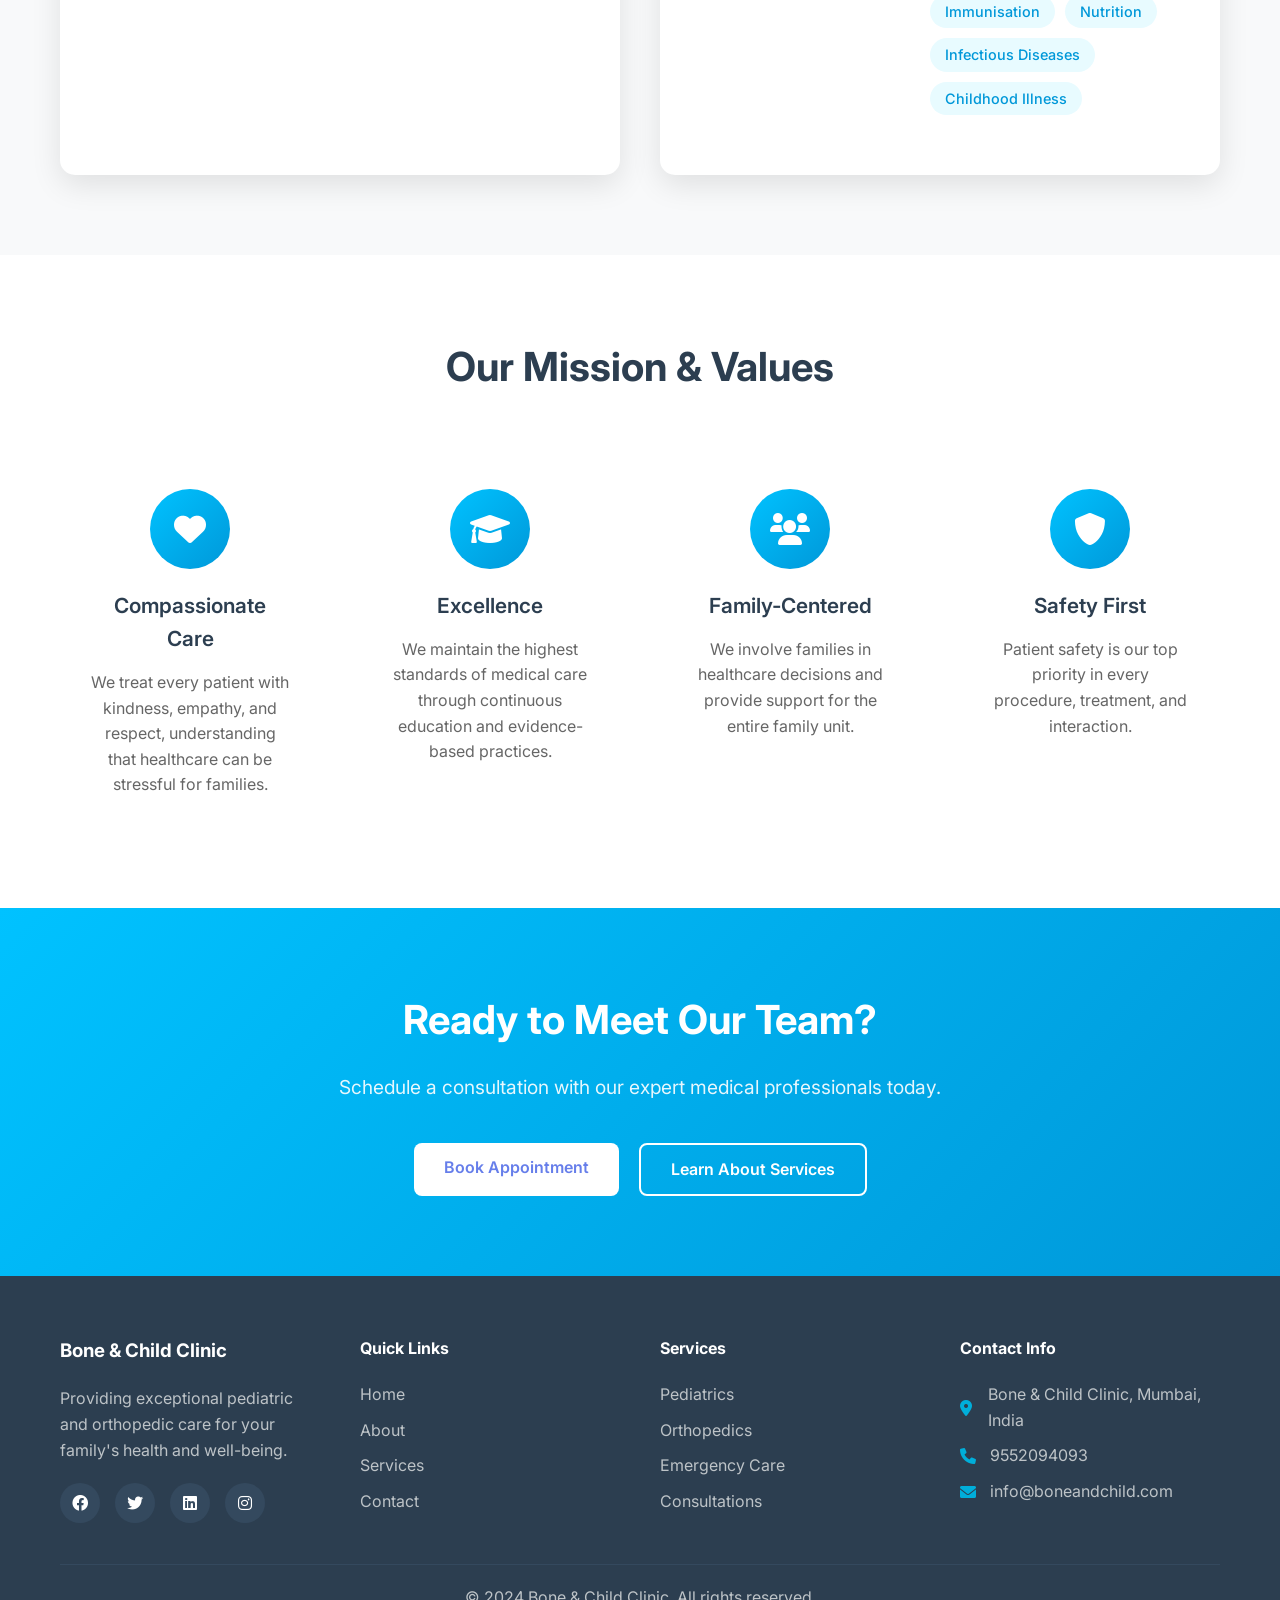
==== commit 95ea3fce: "Update address information across all pages - Replaced generic '123 Medical Center Dr, City, State 1" ====
--- a/about.html
+++ b/about.html
@@ -14,8 +14,10 @@
     <nav class="navbar">
         <div class="nav-container">
             <div class="nav-logo">
-                <img src="logo.png" alt="Bone & Child Clinic" class="logo" onerror="this.onerror=null;this.src='logo-placeholder.png';">
-                <span class="logo-text">Bone & Child Clinic</span>
+                <a href="index.html" class="logo-link">
+                    <img src="logo.png" alt="Bone & Child Clinic" class="logo" onerror="this.onerror=null;this.src='logo-placeholder.png';">
+                    <span class="logo-text">Bone & Child Clinic</span>
+                </a>
             </div>
             <ul class="nav-menu">
                 <li class="nav-item">
@@ -251,7 +253,7 @@
                 <div class="footer-section">
                     <h4>Contact Info</h4>
                     <div class="contact-info">
-                        <p><i class="fas fa-map-marker-alt"></i> 123 Medical Center Dr, City, State 12345</p>
+                        <p><i class="fas fa-map-marker-alt"></i> Bone & Child Clinic, Mumbai, India</p>
                         <p><i class="fas fa-phone"></i> 9552094093</p>
                         <p><i class="fas fa-envelope"></i> info@boneandchild.com</p>
                     </div>
--- a/styles.css
+++ b/styles.css
@@ -48,6 +48,19 @@
     display: flex;
     align-items: center;
     gap: 10px;
+}
+
+.logo-link {
+    display: flex;
+    align-items: center;
+    gap: 10px;
+    text-decoration: none;
+    color: inherit;
+    transition: opacity 0.3s ease;
+}
+
+.logo-link:hover {
+    opacity: 0.8;
 }
 
 .logo {
@@ -962,6 +975,11 @@
     align-items: start;
 }
 
+.map-container {
+    max-width: 800px;
+    margin: 0 auto;
+}
+
 .contact-form-container h2 {
     font-size: 2rem;
     font-weight: 700;
@@ -1031,6 +1049,51 @@
     margin-bottom: 30px;
 }
 
+.map-iframe-container {
+    margin-bottom: 30px;
+    border-radius: 15px;
+    overflow: hidden;
+    box-shadow: 0 5px 15px rgba(0,0,0,0.1);
+}
+
+.map-iframe-container iframe {
+    border-radius: 15px;
+    display: block;
+}
+
+.map-note {
+    text-align: center;
+    color: #666;
+    font-size: 0.9rem;
+    margin-top: 10px;
+    font-weight: 500;
+}
+
+.map-links {
+    text-align: center;
+    margin-top: 15px;
+}
+
+.map-link-btn {
+    display: inline-flex;
+    align-items: center;
+    gap: 8px;
+    background: #00aeda;
+    color: white;
+    padding: 10px 20px;
+    border-radius: 8px;
+    text-decoration: none;
+    font-weight: 600;
+    font-size: 0.9rem;
+    transition: all 0.3s ease;
+}
+
+.map-link-btn:hover {
+    background: #0098d9;
+    transform: translateY(-2px);
+    box-shadow: 0 5px 15px rgba(0, 174, 218, 0.3);
+}
+
 .map-placeholder i {
     font-size: 3rem;
     margin-bottom: 15px;
